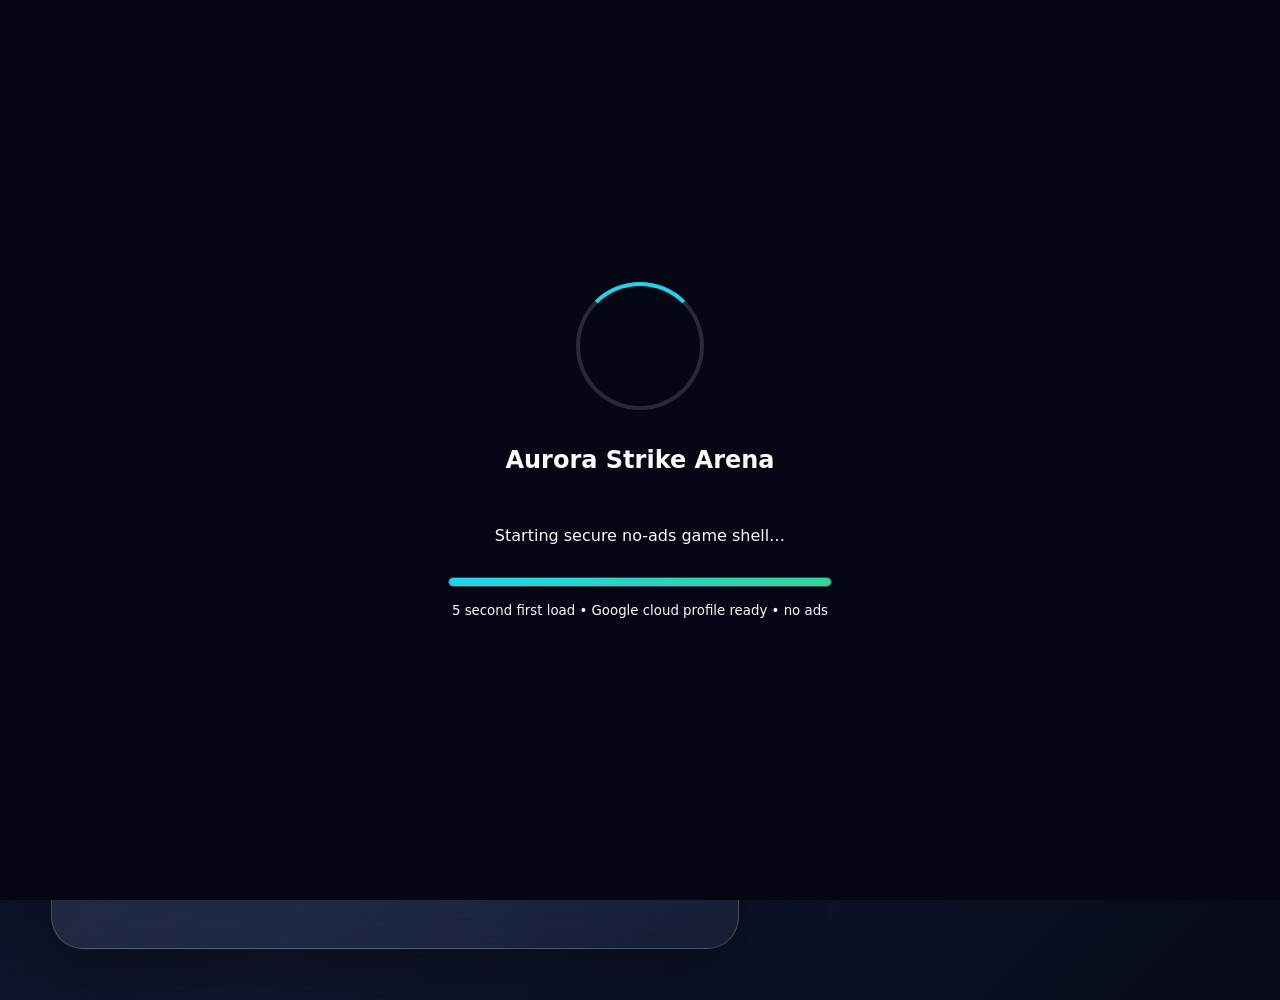
==== app/src/main/assets/www/index.html @ 038a89bb "Add gated login flow and five second loading" ====
<!doctype html>
<html lang="en">
  <head>
    <meta charset="utf-8" />
    <meta name="viewport" content="width=device-width, initial-scale=1, viewport-fit=cover" />
    <title>Aurora Strike Arena</title>
    <meta name="description" content="A fictional no-blood 18+ tactical arena shooter prototype with glass mobile controls, login mock, armory, matchmaking, and APK build workflow." />
    <link rel="icon" href="assets/logo.svg" type="image/svg+xml" />
    <link rel="stylesheet" href="styles.css" />
  </head>
  <body>
    <div class="stars" aria-hidden="true"></div>
    <section class="loading-screen boot-screen" id="boot-screen">
      <div class="loader-orb"></div>
      <h2>Aurora Strike Arena</h2>
      <p>Starting secure no-ads game shell…</p>
      <div class="boot-bar" aria-hidden="true"><span></span></div>
      <small>5 second first load • Google cloud profile ready • no ads</small>
    </section>

    <main class="shell" id="start-screen" hidden>
      <section class="hero-card glass">
        <p class="eyebrow">Login / signup • no ads • no-blood 18+ arena</p>
        <h1>Aurora Strike Arena</h1>
        <p class="lede">Sign in or sign up with the Google cloud profile flow, then drop into a neon island, collect energy ammo from crates, duel in LAN rooms, and test stylized 3D-inspired weapons. This original prototype has no ads and no blood effects.</p>
        <div class="auth-panel" id="auth-panel">
          <button class="google-button" id="google-login" type="button">G Login / Sign up with Google</button>
          <div class="name-row" id="name-row" hidden>
            <input id="player-name" maxlength="18" placeholder="Create permanent name" autocomplete="nickname" />
            <button id="save-name" type="button">Enter</button>
          </div>
          <small id="profile-status">Create your permanent name once. Wins, guns, and match history save locally now and are ready for Google cloud sync integration.</small>
          <strong class="no-ads-badge">No ads in this app</strong>
        </div>
        <div class="play-row">
          <button class="primary" id="play-button" type="button" disabled>▶ Play</button>
          <button class="secondary" id="arena-button" type="button">LAN PvP Arena</button>
        </div>
      </section>

      <aside class="glass menu-card" aria-label="Game browser">
        <label for="game-search">Search game modes, guns, maps</label>
        <div class="search-wrap"><input id="game-search" type="search" placeholder="Search rifle, arena, crates…" /><button id="search-button" type="button">Search</button></div>
        <div class="mode-list" id="mode-list"></div>
      </aside>
    </main>

    <section class="loading-screen" id="loading-screen" hidden>
      <div class="loader-orb"></div>
      <h2>Loading Neon Expanse</h2>
      <p id="loading-tip">Building map, crates, squads, and safe no-blood hit effects…</p>
    </section>

    <section class="game-screen" id="game-screen" hidden>
      <canvas id="arena-canvas" width="1280" height="720" aria-label="3D style arena viewport"></canvas>
      <div class="hud top-left glass"><strong id="hud-name">Rookie</strong><small id="room-code">Solo training</small></div>
      <div class="hud top-right glass"><button id="infinite-ammo" class="glass-button" type="button">∞ Ammo</button><button id="exit-game" class="glass-button" type="button">Exit</button></div>
      <div class="hud armory glass"><h2>Armory</h2><div id="gun-list"></div></div>
      <div class="hud stats glass"><span id="health">HP 100</span><span id="ammo">Ammo 30/90</span><span id="wins">Wins 0</span></div>
      <div class="joystick glass"><span></span><small>Move</small></div>
      <div class="look-zone">Swipe to look around</div>
      <div class="combat-controls">
        <button id="scope-button" class="round glass-button" type="button">Scope</button>
        <button id="reload-button" class="round glass-button" type="button">Reload</button>
        <button id="fire-button" class="round fire glass-button" type="button">Fire</button>
      </div>
      <div class="hit-feed glass" id="hit-feed">Find crates for guns and energy ammo.</div>
    </section>

    <template id="mode-template"><button class="mode-card" type="button"><strong></strong><small></small></button></template>
    <template id="gun-template"><button class="gun-card" type="button"><span class="gun-model"></span><strong></strong><small></small></button></template>
    <script src="app.js" defer></script>
  </body>
</html>
---- app/src/main/assets/www/styles.css ----
:root{color-scheme:dark;--bg:#050814;--panel:rgba(12,18,38,.58);--line:rgba(255,255,255,.18);--text:#f8fafc;--muted:#a8b3cf;--accent:#22d3ee;--hot:#fb7185;--good:#34d399;font-family:Inter,ui-sans-serif,system-ui,-apple-system,BlinkMacSystemFont,"Segoe UI",sans-serif}*{box-sizing:border-box}body{margin:0;min-height:100vh;overflow-x:hidden;background:radial-gradient(circle at 18% 8%,rgba(34,211,238,.32),transparent 28rem),radial-gradient(circle at 84% 18%,rgba(251,113,133,.24),transparent 24rem),linear-gradient(135deg,#050814,#10172f 54%,#070b18);color:var(--text)}button,input{font:inherit}button{cursor:pointer}.stars{position:fixed;inset:0;pointer-events:none;background-image:radial-gradient(circle,rgba(255,255,255,.5) 1px,transparent 1px);background-size:46px 46px;mask-image:linear-gradient(#000,transparent 88%)}.shell{display:grid;grid-template-columns:minmax(0,1.2fr) minmax(20rem,.8fr);gap:clamp(1rem,3vw,2rem);min-height:100vh;padding:clamp(1rem,4vw,4rem)}.glass{border:1px solid var(--line);background:linear-gradient(145deg,rgba(255,255,255,.16),rgba(255,255,255,.05));box-shadow:0 24px 80px rgba(0,0,0,.36),inset 0 1px 0 rgba(255,255,255,.24);backdrop-filter:blur(18px) saturate(145%);-webkit-backdrop-filter:blur(18px) saturate(145%)}.hero-card,.menu-card{align-self:center;border-radius:2rem;padding:clamp(1.25rem,4vw,3rem)}.eyebrow{margin:0 0 .5rem;color:var(--accent);font-weight:900;letter-spacing:.14em;text-transform:uppercase}.hero-card h1{max-width:9ch;margin:.1rem 0 1rem;font-size:clamp(4rem,11vw,9rem);line-height:.82;text-transform:uppercase}.lede{max-width:62rem;color:var(--muted);font-size:1.08rem;line-height:1.65}.auth-panel,.play-row{display:flex;flex-wrap:wrap;gap:.75rem;align-items:center;margin-top:1rem}.google-button,.primary,.secondary,.search-wrap button,.name-row button{border:0;border-radius:999px;padding:1rem 1.25rem;color:#03111d;font-weight:950;background:linear-gradient(135deg,#fff,#93c5fd)}.primary:disabled{opacity:.48;cursor:not-allowed;filter:grayscale(.5)}.primary{min-width:10rem;background:linear-gradient(135deg,var(--hot),#facc15);font-size:1.2rem}.secondary{color:var(--text);background:rgba(255,255,255,.1);border:1px solid var(--line)}input{min-height:3.2rem;border:1px solid var(--line);border-radius:1rem;padding:0 1rem;color:var(--text);background:rgba(2,6,23,.56);outline:none}input:focus{border-color:var(--accent);box-shadow:0 0 0 4px rgba(34,211,238,.14)}#profile-status,.mode-card small,.gun-card small{color:var(--muted)}.menu-card label{display:block;margin-bottom:.55rem;font-weight:900}.search-wrap{display:grid;grid-template-columns:1fr auto;gap:.5rem}.mode-list{display:grid;gap:.75rem;margin-top:1rem}.mode-card,.gun-card{width:100%;border:1px solid var(--line);border-radius:1rem;padding:1rem;color:var(--text);text-align:left;background:rgba(255,255,255,.07)}.mode-card:hover,.gun-card.is-active{border-color:var(--accent);background:rgba(34,211,238,.13)}.no-ads-badge{display:inline-flex;align-items:center;border:1px solid rgba(52,211,153,.45);border-radius:999px;padding:.55rem .8rem;color:#bbf7d0;background:rgba(52,211,153,.12)}.loading-screen{position:fixed;inset:0;display:grid;place-items:center;align-content:center;gap:1rem;text-align:center;background:#050814;z-index:10}.loader-orb{width:8rem;height:8rem;border-radius:50%;border:4px solid rgba(255,255,255,.14);border-top-color:var(--accent);animation:spin 1s linear infinite}.boot-screen{z-index:20}.boot-bar{width:min(24rem,70vw);height:.65rem;overflow:hidden;border:1px solid var(--line);border-radius:999px;background:rgba(255,255,255,.08)}.boot-bar span{display:block;height:100%;border-radius:inherit;background:linear-gradient(90deg,var(--accent),var(--good));animation:bootFill 5s linear forwards}@keyframes bootFill{from{width:0}to{width:100%}}@keyframes spin{to{transform:rotate(360deg)}}.game-screen{position:fixed;inset:0;overflow:hidden;background:#020617}.game-screen canvas{width:100%;height:100%;display:block;touch-action:none}.hud{position:absolute;z-index:2;border-radius:1.2rem;padding:.8rem}.top-left{left:1rem;top:1rem;display:grid}.top-right{right:1rem;top:1rem;display:flex;gap:.5rem}.glass-button{border:1px solid rgba(255,255,255,.34);color:#fff;background:radial-gradient(circle at 30% 20%,rgba(255,255,255,.35),transparent 35%),rgba(255,255,255,.12);box-shadow:0 12px 32px rgba(0,0,0,.32),inset 0 1px rgba(255,255,255,.35);backdrop-filter:blur(14px);-webkit-backdrop-filter:blur(14px)}.armory{left:1rem;top:6.2rem;width:min(24rem,42vw);max-height:55vh;overflow:auto}.armory h2{margin:.1rem 0 .7rem}.gun-card{display:grid;grid-template-columns:5rem 1fr;gap:.75rem;align-items:center;margin-bottom:.55rem}.gun-model{position:relative;height:2.2rem;border-radius:.4rem;background:linear-gradient(90deg,#111827 12%,var(--gun-color,#22d3ee) 12% 70%,#0f172a 70%)}.gun-model:before{content:"";position:absolute;right:-1.5rem;top:.7rem;width:2rem;height:.55rem;background:#94a3b8;border-radius:999px}.gun-model:after{content:"";position:absolute;left:2rem;bottom:-1.1rem;width:1rem;height:1.25rem;background:#020617;border-radius:.2rem}.stats{left:50%;bottom:1rem;transform:translateX(-50%);display:flex;gap:1rem;font-weight:900}.joystick{position:absolute;left:1.2rem;bottom:1.5rem;width:8.5rem;height:8.5rem;border-radius:50%;display:grid;place-items:center;z-index:3}.joystick span{width:3.6rem;height:3.6rem;border-radius:50%;background:rgba(255,255,255,.24);border:1px solid var(--line)}.joystick small{position:absolute;bottom:.9rem;color:var(--muted)}.look-zone{position:absolute;inset:16% 24% 20% 38%;display:grid;place-items:center;color:rgba(255,255,255,.38);border:1px dashed rgba(255,255,255,.18);border-radius:2rem;pointer-events:none}.combat-controls{position:absolute;right:1.2rem;bottom:1.5rem;display:grid;grid-template-columns:repeat(2,4.8rem);gap:.85rem;z-index:3}.round{width:4.8rem;height:4.8rem;border-radius:50%;font-weight:950}.fire{grid-row:span 2;width:6.2rem;height:6.2rem;background:radial-gradient(circle at 30% 20%,rgba(255,255,255,.38),transparent 35%),linear-gradient(135deg,var(--hot),#f97316)}.hit-feed{position:absolute;left:50%;top:1rem;transform:translateX(-50%);max-width:min(34rem,48vw);text-align:center}.name-row{display:flex;gap:.5rem}@media (max-width:800px){.shell{grid-template-columns:1fr}.hero-card h1{font-size:clamp(3.4rem,18vw,6rem)}.armory{display:none}.hit-feed{top:5rem;max-width:72vw}.stats{bottom:10.5rem}.look-zone{inset:22% 5% 32% 5%}.search-wrap{grid-template-columns:1fr}.combat-controls{grid-template-columns:repeat(2,4.2rem)}.round{width:4.2rem;height:4.2rem}.fire{width:5.4rem;height:5.4rem}}
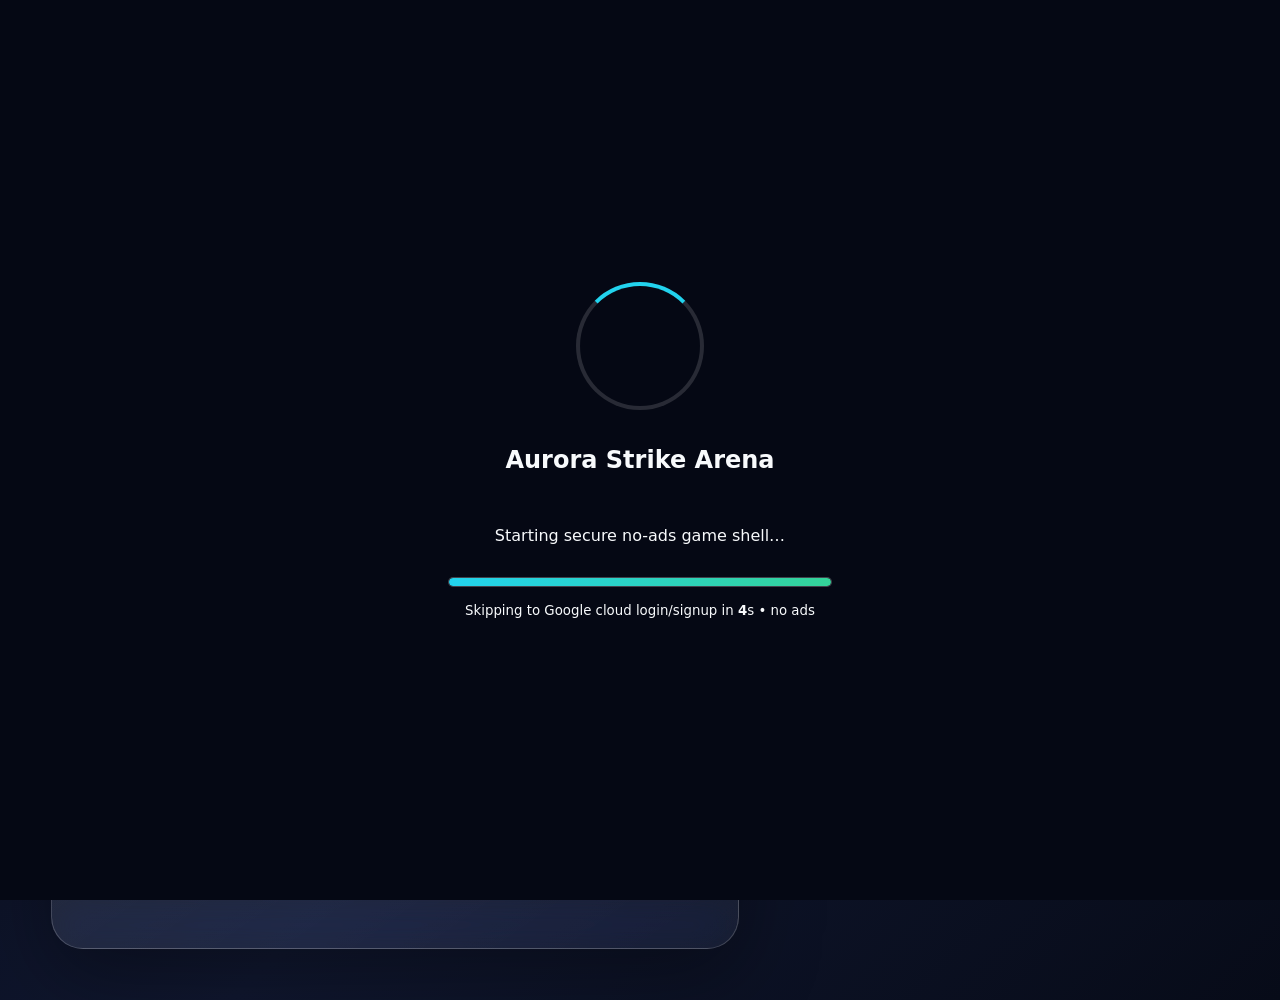
==== commit ca3faab5: "Show login exactly after boot countdown" ====
--- a/app/src/main/assets/www/index.html
+++ b/app/src/main/assets/www/index.html
@@ -15,7 +15,7 @@
       <h2>Aurora Strike Arena</h2>
       <p>Starting secure no-ads game shell…</p>
       <div class="boot-bar" aria-hidden="true"><span></span></div>
-      <small>5 second first load • Google cloud profile ready • no ads</small>
+      <small>Skipping to Google cloud login/signup in <strong id="boot-countdown">5</strong>s • no ads</small>
     </section>
 
     <main class="shell" id="start-screen" hidden>
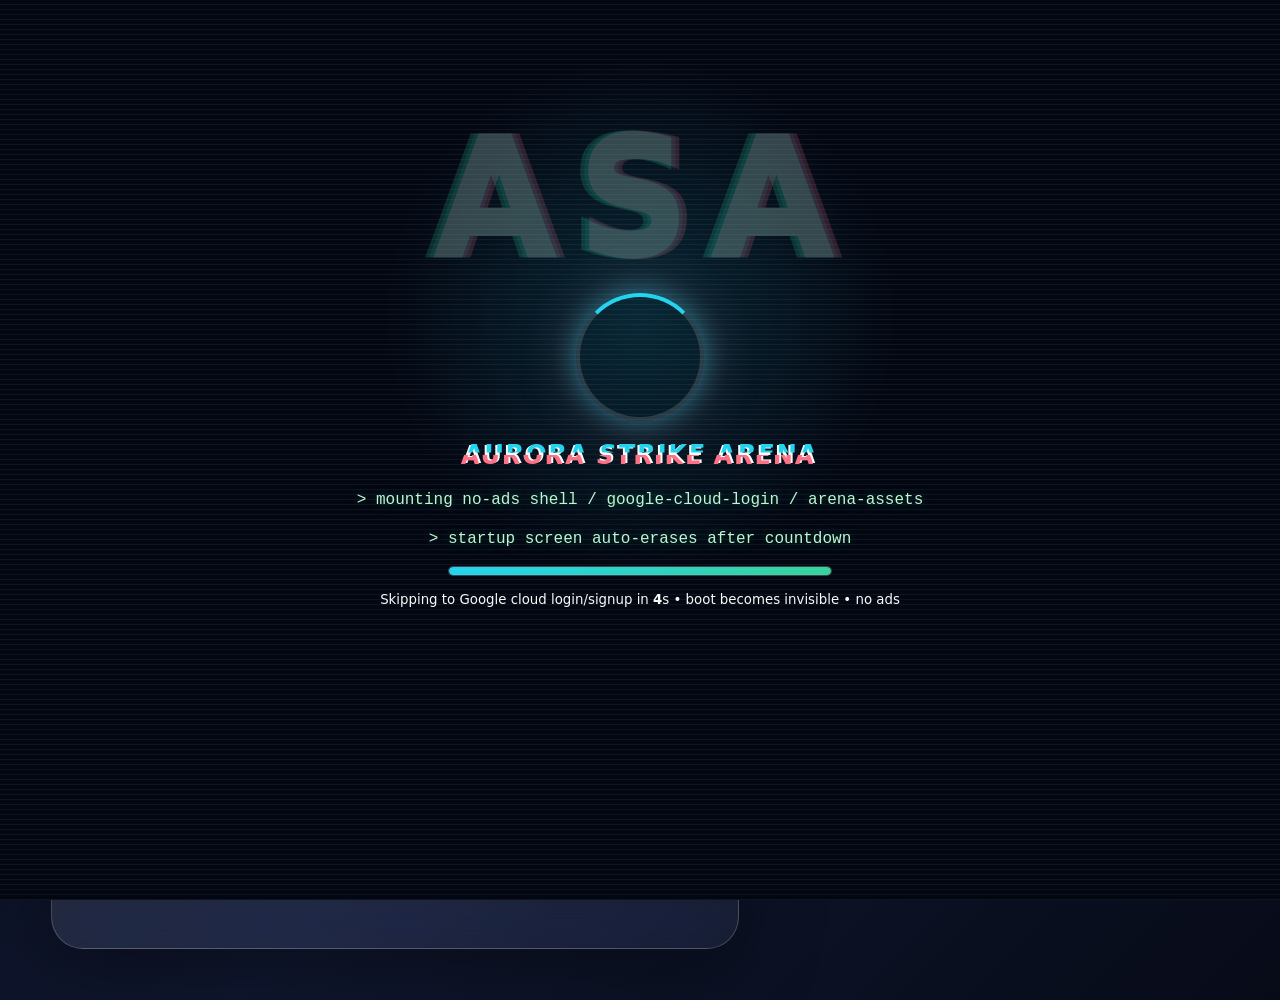
==== commit d4b211a6: "Add glitchy boot transition" ====
--- a/app/src/main/assets/www/index.html
+++ b/app/src/main/assets/www/index.html
@@ -10,12 +10,15 @@
   </head>
   <body>
     <div class="stars" aria-hidden="true"></div>
-    <section class="loading-screen boot-screen" id="boot-screen">
-      <div class="loader-orb"></div>
-      <h2>Aurora Strike Arena</h2>
-      <p>Starting secure no-ads game shell…</p>
-      <div class="boot-bar" aria-hidden="true"><span></span></div>
-      <small>Skipping to Google cloud login/signup in <strong id="boot-countdown">5</strong>s • no ads</small>
+    <section class="loading-screen boot-screen glitch-boot" id="boot-screen" aria-live="polite">
+      <div class="scanlines" aria-hidden="true"></div>
+      <div class="glitch-mark" aria-hidden="true">ASA</div>
+      <div class="loader-orb glitch-orb"></div>
+      <h2 class="glitch-title" data-text="Aurora Strike Arena">Aurora Strike Arena</h2>
+      <p class="terminal-line">&gt; mounting no-ads shell / google-cloud-login / arena-assets</p>
+      <p class="terminal-line">&gt; startup screen auto-erases after countdown</p>
+      <div class="boot-bar glitch-bar" aria-hidden="true"><span></span></div>
+      <small>Skipping to Google cloud login/signup in <strong id="boot-countdown">5</strong>s • boot becomes invisible • no ads</small>
     </section>
 
     <main class="shell" id="start-screen" hidden>
--- a/app/src/main/assets/www/styles.css
+++ b/app/src/main/assets/www/styles.css
@@ -1 +1,2 @@
 :root{color-scheme:dark;--bg:#050814;--panel:rgba(12,18,38,.58);--line:rgba(255,255,255,.18);--text:#f8fafc;--muted:#a8b3cf;--accent:#22d3ee;--hot:#fb7185;--good:#34d399;font-family:Inter,ui-sans-serif,system-ui,-apple-system,BlinkMacSystemFont,"Segoe UI",sans-serif}*{box-sizing:border-box}body{margin:0;min-height:100vh;overflow-x:hidden;background:radial-gradient(circle at 18% 8%,rgba(34,211,238,.32),transparent 28rem),radial-gradient(circle at 84% 18%,rgba(251,113,133,.24),transparent 24rem),linear-gradient(135deg,#050814,#10172f 54%,#070b18);color:var(--text)}button,input{font:inherit}button{cursor:pointer}.stars{position:fixed;inset:0;pointer-events:none;background-image:radial-gradient(circle,rgba(255,255,255,.5) 1px,transparent 1px);background-size:46px 46px;mask-image:linear-gradient(#000,transparent 88%)}.shell{display:grid;grid-template-columns:minmax(0,1.2fr) minmax(20rem,.8fr);gap:clamp(1rem,3vw,2rem);min-height:100vh;padding:clamp(1rem,4vw,4rem)}.glass{border:1px solid var(--line);background:linear-gradient(145deg,rgba(255,255,255,.16),rgba(255,255,255,.05));box-shadow:0 24px 80px rgba(0,0,0,.36),inset 0 1px 0 rgba(255,255,255,.24);backdrop-filter:blur(18px) saturate(145%);-webkit-backdrop-filter:blur(18px) saturate(145%)}.hero-card,.menu-card{align-self:center;border-radius:2rem;padding:clamp(1.25rem,4vw,3rem)}.eyebrow{margin:0 0 .5rem;color:var(--accent);font-weight:900;letter-spacing:.14em;text-transform:uppercase}.hero-card h1{max-width:9ch;margin:.1rem 0 1rem;font-size:clamp(4rem,11vw,9rem);line-height:.82;text-transform:uppercase}.lede{max-width:62rem;color:var(--muted);font-size:1.08rem;line-height:1.65}.auth-panel,.play-row{display:flex;flex-wrap:wrap;gap:.75rem;align-items:center;margin-top:1rem}.google-button,.primary,.secondary,.search-wrap button,.name-row button{border:0;border-radius:999px;padding:1rem 1.25rem;color:#03111d;font-weight:950;background:linear-gradient(135deg,#fff,#93c5fd)}.primary:disabled{opacity:.48;cursor:not-allowed;filter:grayscale(.5)}.primary{min-width:10rem;background:linear-gradient(135deg,var(--hot),#facc15);font-size:1.2rem}.secondary{color:var(--text);background:rgba(255,255,255,.1);border:1px solid var(--line)}input{min-height:3.2rem;border:1px solid var(--line);border-radius:1rem;padding:0 1rem;color:var(--text);background:rgba(2,6,23,.56);outline:none}input:focus{border-color:var(--accent);box-shadow:0 0 0 4px rgba(34,211,238,.14)}#profile-status,.mode-card small,.gun-card small{color:var(--muted)}.menu-card label{display:block;margin-bottom:.55rem;font-weight:900}.search-wrap{display:grid;grid-template-columns:1fr auto;gap:.5rem}.mode-list{display:grid;gap:.75rem;margin-top:1rem}.mode-card,.gun-card{width:100%;border:1px solid var(--line);border-radius:1rem;padding:1rem;color:var(--text);text-align:left;background:rgba(255,255,255,.07)}.mode-card:hover,.gun-card.is-active{border-color:var(--accent);background:rgba(34,211,238,.13)}.no-ads-badge{display:inline-flex;align-items:center;border:1px solid rgba(52,211,153,.45);border-radius:999px;padding:.55rem .8rem;color:#bbf7d0;background:rgba(52,211,153,.12)}.loading-screen{position:fixed;inset:0;display:grid;place-items:center;align-content:center;gap:1rem;text-align:center;background:#050814;z-index:10}.loader-orb{width:8rem;height:8rem;border-radius:50%;border:4px solid rgba(255,255,255,.14);border-top-color:var(--accent);animation:spin 1s linear infinite}.boot-screen{z-index:20}.boot-bar{width:min(24rem,70vw);height:.65rem;overflow:hidden;border:1px solid var(--line);border-radius:999px;background:rgba(255,255,255,.08)}.boot-bar span{display:block;height:100%;border-radius:inherit;background:linear-gradient(90deg,var(--accent),var(--good));animation:bootFill 5s linear forwards}@keyframes bootFill{from{width:0}to{width:100%}}@keyframes spin{to{transform:rotate(360deg)}}.game-screen{position:fixed;inset:0;overflow:hidden;background:#020617}.game-screen canvas{width:100%;height:100%;display:block;touch-action:none}.hud{position:absolute;z-index:2;border-radius:1.2rem;padding:.8rem}.top-left{left:1rem;top:1rem;display:grid}.top-right{right:1rem;top:1rem;display:flex;gap:.5rem}.glass-button{border:1px solid rgba(255,255,255,.34);color:#fff;background:radial-gradient(circle at 30% 20%,rgba(255,255,255,.35),transparent 35%),rgba(255,255,255,.12);box-shadow:0 12px 32px rgba(0,0,0,.32),inset 0 1px rgba(255,255,255,.35);backdrop-filter:blur(14px);-webkit-backdrop-filter:blur(14px)}.armory{left:1rem;top:6.2rem;width:min(24rem,42vw);max-height:55vh;overflow:auto}.armory h2{margin:.1rem 0 .7rem}.gun-card{display:grid;grid-template-columns:5rem 1fr;gap:.75rem;align-items:center;margin-bottom:.55rem}.gun-model{position:relative;height:2.2rem;border-radius:.4rem;background:linear-gradient(90deg,#111827 12%,var(--gun-color,#22d3ee) 12% 70%,#0f172a 70%)}.gun-model:before{content:"";position:absolute;right:-1.5rem;top:.7rem;width:2rem;height:.55rem;background:#94a3b8;border-radius:999px}.gun-model:after{content:"";position:absolute;left:2rem;bottom:-1.1rem;width:1rem;height:1.25rem;background:#020617;border-radius:.2rem}.stats{left:50%;bottom:1rem;transform:translateX(-50%);display:flex;gap:1rem;font-weight:900}.joystick{position:absolute;left:1.2rem;bottom:1.5rem;width:8.5rem;height:8.5rem;border-radius:50%;display:grid;place-items:center;z-index:3}.joystick span{width:3.6rem;height:3.6rem;border-radius:50%;background:rgba(255,255,255,.24);border:1px solid var(--line)}.joystick small{position:absolute;bottom:.9rem;color:var(--muted)}.look-zone{position:absolute;inset:16% 24% 20% 38%;display:grid;place-items:center;color:rgba(255,255,255,.38);border:1px dashed rgba(255,255,255,.18);border-radius:2rem;pointer-events:none}.combat-controls{position:absolute;right:1.2rem;bottom:1.5rem;display:grid;grid-template-columns:repeat(2,4.8rem);gap:.85rem;z-index:3}.round{width:4.8rem;height:4.8rem;border-radius:50%;font-weight:950}.fire{grid-row:span 2;width:6.2rem;height:6.2rem;background:radial-gradient(circle at 30% 20%,rgba(255,255,255,.38),transparent 35%),linear-gradient(135deg,var(--hot),#f97316)}.hit-feed{position:absolute;left:50%;top:1rem;transform:translateX(-50%);max-width:min(34rem,48vw);text-align:center}.name-row{display:flex;gap:.5rem}@media (max-width:800px){.shell{grid-template-columns:1fr}.hero-card h1{font-size:clamp(3.4rem,18vw,6rem)}.armory{display:none}.hit-feed{top:5rem;max-width:72vw}.stats{bottom:10.5rem}.look-zone{inset:22% 5% 32% 5%}.search-wrap{grid-template-columns:1fr}.combat-controls{grid-template-columns:repeat(2,4.2rem)}.round{width:4.2rem;height:4.2rem}.fire{width:5.4rem;height:5.4rem}}
+.glitch-boot{overflow:hidden;background:radial-gradient(circle at 50% 35%,rgba(34,211,238,.16),transparent 16rem),#030712;transition:opacity .3s ease,visibility .3s ease}.glitch-boot.is-invisible{opacity:0;visibility:hidden;pointer-events:none}.scanlines{position:absolute;inset:0;opacity:.28;background:repeating-linear-gradient(0deg,rgba(255,255,255,.18) 0 1px,transparent 1px 5px);mix-blend-mode:screen;animation:scanDrift 1.4s linear infinite}.glitch-mark{position:absolute;top:12%;left:50%;transform:translateX(-50%);font-size:clamp(4rem,14vw,10rem);font-weight:1000;letter-spacing:.12em;color:rgba(34,211,238,.08);text-shadow:4px 0 rgba(251,113,133,.18),-4px 0 rgba(52,211,153,.18)}.glitch-title{position:relative;margin:.25rem 0;text-transform:uppercase;letter-spacing:.08em;animation:glitchSkew 1.8s infinite steps(2,end)}.glitch-title:before,.glitch-title:after{content:attr(data-text);position:absolute;inset:0;pointer-events:none}.glitch-title:before{color:#22d3ee;transform:translate(2px,-1px);clip-path:inset(0 0 54% 0);animation:glitchSlice 1.15s infinite linear alternate-reverse}.glitch-title:after{color:#fb7185;transform:translate(-2px,1px);clip-path:inset(48% 0 0 0);animation:glitchSlice 1.35s infinite linear alternate}.terminal-line{margin:.15rem 0;color:#bbf7d0;font-family:ui-monospace,SFMono-Regular,Menlo,monospace;text-shadow:0 0 12px rgba(52,211,153,.35)}.glitch-orb{box-shadow:0 0 28px rgba(34,211,238,.45),0 0 60px rgba(251,113,133,.25)}.glitch-bar span{box-shadow:0 0 22px rgba(34,211,238,.7);animation:bootFill 5s linear forwards,barFlicker .42s infinite steps(2,end)}@keyframes scanDrift{to{transform:translateY(10px)}}@keyframes glitchSkew{0%,100%{transform:skew(0)}20%{transform:skew(2deg)}21%{transform:skew(-3deg)}22%{transform:skew(0)}}@keyframes glitchSlice{0%{clip-path:inset(12% 0 70% 0)}25%{clip-path:inset(68% 0 12% 0)}50%{clip-path:inset(35% 0 42% 0)}75%{clip-path:inset(8% 0 80% 0)}100%{clip-path:inset(54% 0 20% 0)}}@keyframes barFlicker{50%{filter:hue-rotate(65deg) brightness(1.6)}}
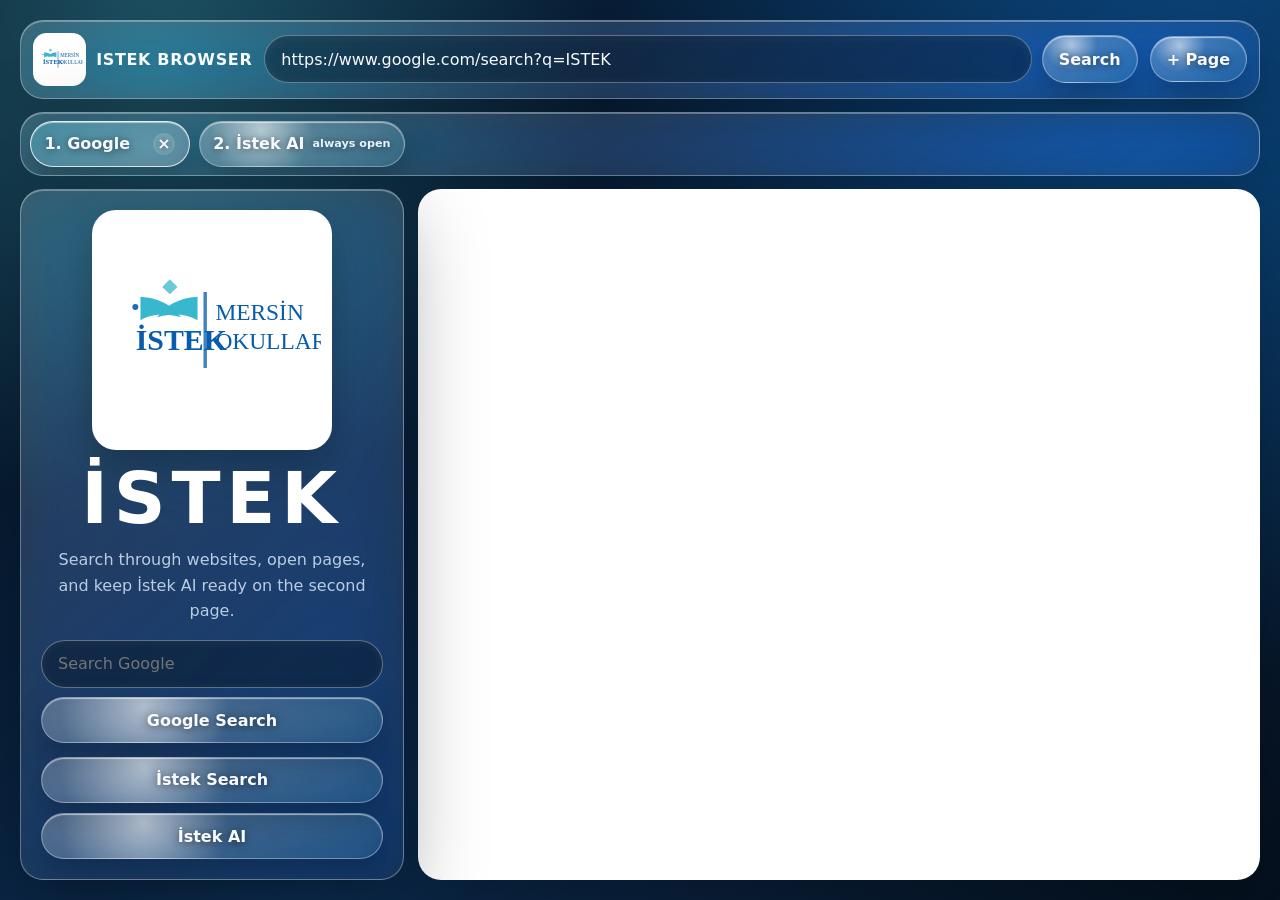
==== commit 78dfa831: "Build ISTEK browser app" ====
--- a/app/src/main/assets/www/index.html
+++ b/app/src/main/assets/www/index.html
@@ -2,76 +2,43 @@
 <html lang="en">
   <head>
     <meta charset="utf-8" />
-    <meta name="viewport" content="width=device-width, initial-scale=1, viewport-fit=cover" />
-    <title>Aurora Strike Arena</title>
-    <meta name="description" content="A fictional no-blood 18+ tactical arena shooter prototype with glass mobile controls, login mock, armory, matchmaking, and APK build workflow." />
+    <meta name="viewport" content="width=device-width, initial-scale=1" />
+    <title>ISTEK BROWSER</title>
+    <meta name="description" content="ISTEK BROWSER is a glass-style multi-page web browser with Google search, website search, and an always-open ISTEK AI page." />
     <link rel="icon" href="assets/logo.svg" type="image/svg+xml" />
     <link rel="stylesheet" href="styles.css" />
   </head>
   <body>
-    <div class="stars" aria-hidden="true"></div>
-    <section class="loading-screen boot-screen glitch-boot" id="boot-screen" aria-live="polite">
-      <div class="scanlines" aria-hidden="true"></div>
-      <div class="glitch-mark" aria-hidden="true">ASA</div>
-      <div class="loader-orb glitch-orb"></div>
-      <h2 class="glitch-title" data-text="Aurora Strike Arena">Aurora Strike Arena</h2>
-      <p class="terminal-line">&gt; mounting no-ads shell / google-cloud-login / arena-assets</p>
-      <p class="terminal-line">&gt; startup screen auto-erases after countdown</p>
-      <div class="boot-bar glitch-bar" aria-hidden="true"><span></span></div>
-      <small>Skipping to Google cloud login/signup in <strong id="boot-countdown">5</strong>s • boot becomes invisible • no ads</small>
-    </section>
-
-    <main class="shell" id="start-screen" hidden>
-      <section class="hero-card glass">
-        <p class="eyebrow">Login / signup • no ads • no-blood 18+ arena</p>
-        <h1>Aurora Strike Arena</h1>
-        <p class="lede">Sign in or sign up with the Google cloud profile flow, then drop into a neon island, collect energy ammo from crates, duel in LAN rooms, and test stylized 3D-inspired weapons. This original prototype has no ads and no blood effects.</p>
-        <div class="auth-panel" id="auth-panel">
-          <button class="google-button" id="google-login" type="button">G Login / Sign up with Google</button>
-          <div class="name-row" id="name-row" hidden>
-            <input id="player-name" maxlength="18" placeholder="Create permanent name" autocomplete="nickname" />
-            <button id="save-name" type="button">Enter</button>
-          </div>
-          <small id="profile-status">Create your permanent name once. Wins, guns, and match history save locally now and are ready for Google cloud sync integration.</small>
-          <strong class="no-ads-badge">No ads in this app</strong>
-        </div>
-        <div class="play-row">
-          <button class="primary" id="play-button" type="button" disabled>▶ Play</button>
-          <button class="secondary" id="arena-button" type="button">LAN PvP Arena</button>
-        </div>
+    <main class="browser-shell">
+      <section class="topbar" aria-label="Browser controls">
+        <div class="brand"><img src="assets/logo.svg" alt="Mersin İstek Okulları logo" /><strong>ISTEK BROWSER</strong></div>
+        <form id="address-form" class="address-form">
+          <label class="sr-only" for="address-input">Search Google or enter website address</label>
+          <input id="address-input" type="search" placeholder="Search Google or type a website address" autocomplete="off" />
+          <button class="glass-button" type="submit">Search</button>
+        </form>
+        <button id="new-tab-button" class="glass-button" type="button">+ Page</button>
       </section>
 
-      <aside class="glass menu-card" aria-label="Game browser">
-        <label for="game-search">Search game modes, guns, maps</label>
-        <div class="search-wrap"><input id="game-search" type="search" placeholder="Search rifle, arena, crates…" /><button id="search-button" type="button">Search</button></div>
-        <div class="mode-list" id="mode-list"></div>
-      </aside>
+      <nav id="tab-strip" class="tab-strip" aria-label="Open pages"></nav>
+
+      <section class="browser-stage">
+        <aside class="start-panel">
+          <img class="start-logo" src="assets/logo.svg" alt="" />
+          <h1>İSTEK</h1>
+          <p>Search through websites, open pages, and keep İstek AI ready on the second page.</p>
+          <form id="hero-search-form" class="hero-search">
+            <input id="hero-search-input" type="search" placeholder="Search Google" />
+            <button class="glass-button" type="submit">Google Search</button>
+          </form>
+          <div class="quick-actions">
+            <button class="glass-button" type="button" data-quick="https://www.google.com/search?q=İstek+Okulları">İstek Search</button>
+            <button class="glass-button" type="button" data-quick="https://geniusvideogamer2.github.io/pados/">İstek AI</button>
+          </div>
+        </aside>
+        <iframe id="browser-frame" title="Current web page" sandbox="allow-forms allow-modals allow-popups allow-popups-to-escape-sandbox allow-same-origin allow-scripts allow-top-navigation-by-user-activation"></iframe>
+      </section>
     </main>
-
-    <section class="loading-screen" id="loading-screen" hidden>
-      <div class="loader-orb"></div>
-      <h2>Loading Neon Expanse</h2>
-      <p id="loading-tip">Building map, crates, squads, and safe no-blood hit effects…</p>
-    </section>
-
-    <section class="game-screen" id="game-screen" hidden>
-      <canvas id="arena-canvas" width="1280" height="720" aria-label="3D style arena viewport"></canvas>
-      <div class="hud top-left glass"><strong id="hud-name">Rookie</strong><small id="room-code">Solo training</small></div>
-      <div class="hud top-right glass"><button id="infinite-ammo" class="glass-button" type="button">∞ Ammo</button><button id="exit-game" class="glass-button" type="button">Exit</button></div>
-      <div class="hud armory glass"><h2>Armory</h2><div id="gun-list"></div></div>
-      <div class="hud stats glass"><span id="health">HP 100</span><span id="ammo">Ammo 30/90</span><span id="wins">Wins 0</span></div>
-      <div class="joystick glass"><span></span><small>Move</small></div>
-      <div class="look-zone">Swipe to look around</div>
-      <div class="combat-controls">
-        <button id="scope-button" class="round glass-button" type="button">Scope</button>
-        <button id="reload-button" class="round glass-button" type="button">Reload</button>
-        <button id="fire-button" class="round fire glass-button" type="button">Fire</button>
-      </div>
-      <div class="hit-feed glass" id="hit-feed">Find crates for guns and energy ammo.</div>
-    </section>
-
-    <template id="mode-template"><button class="mode-card" type="button"><strong></strong><small></small></button></template>
-    <template id="gun-template"><button class="gun-card" type="button"><span class="gun-model"></span><strong></strong><small></small></button></template>
     <script src="app.js" defer></script>
   </body>
 </html>
--- a/app/src/main/assets/www/styles.css
+++ b/app/src/main/assets/www/styles.css
@@ -1,2 +1 @@
-:root{color-scheme:dark;--bg:#050814;--panel:rgba(12,18,38,.58);--line:rgba(255,255,255,.18);--text:#f8fafc;--muted:#a8b3cf;--accent:#22d3ee;--hot:#fb7185;--good:#34d399;font-family:Inter,ui-sans-serif,system-ui,-apple-system,BlinkMacSystemFont,"Segoe UI",sans-serif}*{box-sizing:border-box}body{margin:0;min-height:100vh;overflow-x:hidden;background:radial-gradient(circle at 18% 8%,rgba(34,211,238,.32),transparent 28rem),radial-gradient(circle at 84% 18%,rgba(251,113,133,.24),transparent 24rem),linear-gradient(135deg,#050814,#10172f 54%,#070b18);color:var(--text)}button,input{font:inherit}button{cursor:pointer}.stars{position:fixed;inset:0;pointer-events:none;background-image:radial-gradient(circle,rgba(255,255,255,.5) 1px,transparent 1px);background-size:46px 46px;mask-image:linear-gradient(#000,transparent 88%)}.shell{display:grid;grid-template-columns:minmax(0,1.2fr) minmax(20rem,.8fr);gap:clamp(1rem,3vw,2rem);min-height:100vh;padding:clamp(1rem,4vw,4rem)}.glass{border:1px solid var(--line);background:linear-gradient(145deg,rgba(255,255,255,.16),rgba(255,255,255,.05));box-shadow:0 24px 80px rgba(0,0,0,.36),inset 0 1px 0 rgba(255,255,255,.24);backdrop-filter:blur(18px) saturate(145%);-webkit-backdrop-filter:blur(18px) saturate(145%)}.hero-card,.menu-card{align-self:center;border-radius:2rem;padding:clamp(1.25rem,4vw,3rem)}.eyebrow{margin:0 0 .5rem;color:var(--accent);font-weight:900;letter-spacing:.14em;text-transform:uppercase}.hero-card h1{max-width:9ch;margin:.1rem 0 1rem;font-size:clamp(4rem,11vw,9rem);line-height:.82;text-transform:uppercase}.lede{max-width:62rem;color:var(--muted);font-size:1.08rem;line-height:1.65}.auth-panel,.play-row{display:flex;flex-wrap:wrap;gap:.75rem;align-items:center;margin-top:1rem}.google-button,.primary,.secondary,.search-wrap button,.name-row button{border:0;border-radius:999px;padding:1rem 1.25rem;color:#03111d;font-weight:950;background:linear-gradient(135deg,#fff,#93c5fd)}.primary:disabled{opacity:.48;cursor:not-allowed;filter:grayscale(.5)}.primary{min-width:10rem;background:linear-gradient(135deg,var(--hot),#facc15);font-size:1.2rem}.secondary{color:var(--text);background:rgba(255,255,255,.1);border:1px solid var(--line)}input{min-height:3.2rem;border:1px solid var(--line);border-radius:1rem;padding:0 1rem;color:var(--text);background:rgba(2,6,23,.56);outline:none}input:focus{border-color:var(--accent);box-shadow:0 0 0 4px rgba(34,211,238,.14)}#profile-status,.mode-card small,.gun-card small{color:var(--muted)}.menu-card label{display:block;margin-bottom:.55rem;font-weight:900}.search-wrap{display:grid;grid-template-columns:1fr auto;gap:.5rem}.mode-list{display:grid;gap:.75rem;margin-top:1rem}.mode-card,.gun-card{width:100%;border:1px solid var(--line);border-radius:1rem;padding:1rem;color:var(--text);text-align:left;background:rgba(255,255,255,.07)}.mode-card:hover,.gun-card.is-active{border-color:var(--accent);background:rgba(34,211,238,.13)}.no-ads-badge{display:inline-flex;align-items:center;border:1px solid rgba(52,211,153,.45);border-radius:999px;padding:.55rem .8rem;color:#bbf7d0;background:rgba(52,211,153,.12)}.loading-screen{position:fixed;inset:0;display:grid;place-items:center;align-content:center;gap:1rem;text-align:center;background:#050814;z-index:10}.loader-orb{width:8rem;height:8rem;border-radius:50%;border:4px solid rgba(255,255,255,.14);border-top-color:var(--accent);animation:spin 1s linear infinite}.boot-screen{z-index:20}.boot-bar{width:min(24rem,70vw);height:.65rem;overflow:hidden;border:1px solid var(--line);border-radius:999px;background:rgba(255,255,255,.08)}.boot-bar span{display:block;height:100%;border-radius:inherit;background:linear-gradient(90deg,var(--accent),var(--good));animation:bootFill 5s linear forwards}@keyframes bootFill{from{width:0}to{width:100%}}@keyframes spin{to{transform:rotate(360deg)}}.game-screen{position:fixed;inset:0;overflow:hidden;background:#020617}.game-screen canvas{width:100%;height:100%;display:block;touch-action:none}.hud{position:absolute;z-index:2;border-radius:1.2rem;padding:.8rem}.top-left{left:1rem;top:1rem;display:grid}.top-right{right:1rem;top:1rem;display:flex;gap:.5rem}.glass-button{border:1px solid rgba(255,255,255,.34);color:#fff;background:radial-gradient(circle at 30% 20%,rgba(255,255,255,.35),transparent 35%),rgba(255,255,255,.12);box-shadow:0 12px 32px rgba(0,0,0,.32),inset 0 1px rgba(255,255,255,.35);backdrop-filter:blur(14px);-webkit-backdrop-filter:blur(14px)}.armory{left:1rem;top:6.2rem;width:min(24rem,42vw);max-height:55vh;overflow:auto}.armory h2{margin:.1rem 0 .7rem}.gun-card{display:grid;grid-template-columns:5rem 1fr;gap:.75rem;align-items:center;margin-bottom:.55rem}.gun-model{position:relative;height:2.2rem;border-radius:.4rem;background:linear-gradient(90deg,#111827 12%,var(--gun-color,#22d3ee) 12% 70%,#0f172a 70%)}.gun-model:before{content:"";position:absolute;right:-1.5rem;top:.7rem;width:2rem;height:.55rem;background:#94a3b8;border-radius:999px}.gun-model:after{content:"";position:absolute;left:2rem;bottom:-1.1rem;width:1rem;height:1.25rem;background:#020617;border-radius:.2rem}.stats{left:50%;bottom:1rem;transform:translateX(-50%);display:flex;gap:1rem;font-weight:900}.joystick{position:absolute;left:1.2rem;bottom:1.5rem;width:8.5rem;height:8.5rem;border-radius:50%;display:grid;place-items:center;z-index:3}.joystick span{width:3.6rem;height:3.6rem;border-radius:50%;background:rgba(255,255,255,.24);border:1px solid var(--line)}.joystick small{position:absolute;bottom:.9rem;color:var(--muted)}.look-zone{position:absolute;inset:16% 24% 20% 38%;display:grid;place-items:center;color:rgba(255,255,255,.38);border:1px dashed rgba(255,255,255,.18);border-radius:2rem;pointer-events:none}.combat-controls{position:absolute;right:1.2rem;bottom:1.5rem;display:grid;grid-template-columns:repeat(2,4.8rem);gap:.85rem;z-index:3}.round{width:4.8rem;height:4.8rem;border-radius:50%;font-weight:950}.fire{grid-row:span 2;width:6.2rem;height:6.2rem;background:radial-gradient(circle at 30% 20%,rgba(255,255,255,.38),transparent 35%),linear-gradient(135deg,var(--hot),#f97316)}.hit-feed{position:absolute;left:50%;top:1rem;transform:translateX(-50%);max-width:min(34rem,48vw);text-align:center}.name-row{display:flex;gap:.5rem}@media (max-width:800px){.shell{grid-template-columns:1fr}.hero-card h1{font-size:clamp(3.4rem,18vw,6rem)}.armory{display:none}.hit-feed{top:5rem;max-width:72vw}.stats{bottom:10.5rem}.look-zone{inset:22% 5% 32% 5%}.search-wrap{grid-template-columns:1fr}.combat-controls{grid-template-columns:repeat(2,4.2rem)}.round{width:4.2rem;height:4.2rem}.fire{width:5.4rem;height:5.4rem}}
-.glitch-boot{overflow:hidden;background:radial-gradient(circle at 50% 35%,rgba(34,211,238,.16),transparent 16rem),#030712;transition:opacity .3s ease,visibility .3s ease}.glitch-boot.is-invisible{opacity:0;visibility:hidden;pointer-events:none}.scanlines{position:absolute;inset:0;opacity:.28;background:repeating-linear-gradient(0deg,rgba(255,255,255,.18) 0 1px,transparent 1px 5px);mix-blend-mode:screen;animation:scanDrift 1.4s linear infinite}.glitch-mark{position:absolute;top:12%;left:50%;transform:translateX(-50%);font-size:clamp(4rem,14vw,10rem);font-weight:1000;letter-spacing:.12em;color:rgba(34,211,238,.08);text-shadow:4px 0 rgba(251,113,133,.18),-4px 0 rgba(52,211,153,.18)}.glitch-title{position:relative;margin:.25rem 0;text-transform:uppercase;letter-spacing:.08em;animation:glitchSkew 1.8s infinite steps(2,end)}.glitch-title:before,.glitch-title:after{content:attr(data-text);position:absolute;inset:0;pointer-events:none}.glitch-title:before{color:#22d3ee;transform:translate(2px,-1px);clip-path:inset(0 0 54% 0);animation:glitchSlice 1.15s infinite linear alternate-reverse}.glitch-title:after{color:#fb7185;transform:translate(-2px,1px);clip-path:inset(48% 0 0 0);animation:glitchSlice 1.35s infinite linear alternate}.terminal-line{margin:.15rem 0;color:#bbf7d0;font-family:ui-monospace,SFMono-Regular,Menlo,monospace;text-shadow:0 0 12px rgba(52,211,153,.35)}.glitch-orb{box-shadow:0 0 28px rgba(34,211,238,.45),0 0 60px rgba(251,113,133,.25)}.glitch-bar span{box-shadow:0 0 22px rgba(34,211,238,.7);animation:bootFill 5s linear forwards,barFlicker .42s infinite steps(2,end)}@keyframes scanDrift{to{transform:translateY(10px)}}@keyframes glitchSkew{0%,100%{transform:skew(0)}20%{transform:skew(2deg)}21%{transform:skew(-3deg)}22%{transform:skew(0)}}@keyframes glitchSlice{0%{clip-path:inset(12% 0 70% 0)}25%{clip-path:inset(68% 0 12% 0)}50%{clip-path:inset(35% 0 42% 0)}75%{clip-path:inset(8% 0 80% 0)}100%{clip-path:inset(54% 0 20% 0)}}@keyframes barFlicker{50%{filter:hue-rotate(65deg) brightness(1.6)}}
+:root{color-scheme:dark;--bg:#061426;--glass:rgba(255,255,255,.14);--glass-strong:rgba(255,255,255,.23);--line:rgba(255,255,255,.34);--text:#f8fbff;--muted:#b9cce4;--blue:#0968b8;--cyan:#49bdd4;font-family:Inter,ui-sans-serif,system-ui,-apple-system,BlinkMacSystemFont,"Segoe UI",sans-serif}*{box-sizing:border-box}body{margin:0;min-height:100vh;color:var(--text);background:radial-gradient(circle at 12% 8%,rgba(73,189,212,.42),transparent 28rem),radial-gradient(circle at 90% 16%,rgba(9,104,184,.5),transparent 34rem),linear-gradient(135deg,#03101e,#0c2d52 55%,#05111f)}button,input{font:inherit}.browser-shell{display:grid;grid-template-rows:auto auto 1fr;min-height:100vh;padding:clamp(.75rem,2vw,1.25rem);gap:.8rem}.topbar,.tab-strip,.start-panel{border:1px solid var(--line);background:linear-gradient(145deg,rgba(255,255,255,.18),rgba(255,255,255,.06));box-shadow:0 24px 80px rgba(0,0,0,.34),inset 0 1px 0 rgba(255,255,255,.3);backdrop-filter:blur(20px) saturate(170%);-webkit-backdrop-filter:blur(20px) saturate(170%);border-radius:1.45rem}.topbar{display:grid;grid-template-columns:auto minmax(12rem,1fr) auto;align-items:center;gap:.75rem;padding:.75rem}.brand{display:flex;align-items:center;gap:.65rem;font-weight:900;letter-spacing:.04em}.brand img{width:3.3rem;height:3.3rem;border-radius:.85rem;background:white;padding:.2rem}.address-form,.hero-search{display:flex;gap:.6rem}.address-form input,.hero-search input{width:100%;min-height:3rem;padding:.75rem 1rem;color:var(--text);border:1px solid var(--line);border-radius:999px;outline:none;background:rgba(3,16,30,.44);box-shadow:inset 0 1px 12px rgba(255,255,255,.06)}.address-form input:focus,.hero-search input:focus{border-color:rgba(255,255,255,.75)}.glass-button{border:1px solid var(--line);border-radius:999px;color:var(--text);font-weight:850;background:radial-gradient(circle at 30% 20%,rgba(255,255,255,.55),transparent 35%),linear-gradient(145deg,rgba(255,255,255,.22),rgba(73,189,212,.14));box-shadow:inset 0 1px 1px rgba(255,255,255,.55),0 14px 32px rgba(0,0,0,.25);backdrop-filter:blur(18px) saturate(180%);-webkit-backdrop-filter:blur(18px) saturate(180%);cursor:pointer;padding:.78rem 1rem;text-shadow:0 1px 9px rgba(0,0,0,.58)}.glass-button:hover,.glass-button:focus-visible{background:radial-gradient(circle at 30% 20%,rgba(255,255,255,.7),transparent 35%),linear-gradient(145deg,rgba(255,255,255,.3),rgba(73,189,212,.22));outline:none;transform:translateY(-1px)}.tab-strip{display:flex;gap:.55rem;padding:.55rem;overflow:auto}.tab{display:flex;align-items:center;gap:.5rem;min-width:10rem;justify-content:space-between;padding:.65rem .85rem}.tab.is-active{border-color:rgba(255,255,255,.85);background:linear-gradient(145deg,rgba(73,189,212,.34),rgba(255,255,255,.2))}.tab small{color:#e8f6ff;font-size:.7rem}.tab b{display:grid;place-items:center;width:1.4rem;height:1.4rem;border-radius:50%;background:rgba(255,255,255,.16)}.browser-stage{position:relative;display:grid;grid-template-columns:minmax(18rem,24rem) 1fr;gap:.9rem;min-height:0}.start-panel{padding:1.25rem;align-content:start}.start-logo{display:block;width:min(15rem,80%);margin:0 auto 1rem;border-radius:1.5rem;background:white;padding:.7rem;box-shadow:0 18px 44px rgba(0,0,0,.28)}h1{margin:.2rem 0;font-size:clamp(2.2rem,7vw,4.5rem);line-height:.9;color:white;text-align:center;letter-spacing:.08em}p{color:var(--muted);line-height:1.6;text-align:center}.hero-search{flex-direction:column;margin-top:1rem}.quick-actions{display:grid;gap:.65rem;margin-top:.85rem}iframe{width:100%;height:100%;min-height:34rem;border:1px solid var(--line);border-radius:1.45rem;background:white;box-shadow:0 24px 80px rgba(0,0,0,.34)}.sr-only{position:absolute;width:1px;height:1px;padding:0;margin:-1px;overflow:hidden;clip:rect(0,0,0,0);white-space:nowrap;border:0}@media(max-width:850px){.topbar,.browser-stage{grid-template-columns:1fr}.address-form{order:3}.brand{justify-content:center}.start-panel{display:none}iframe{min-height:70vh}}
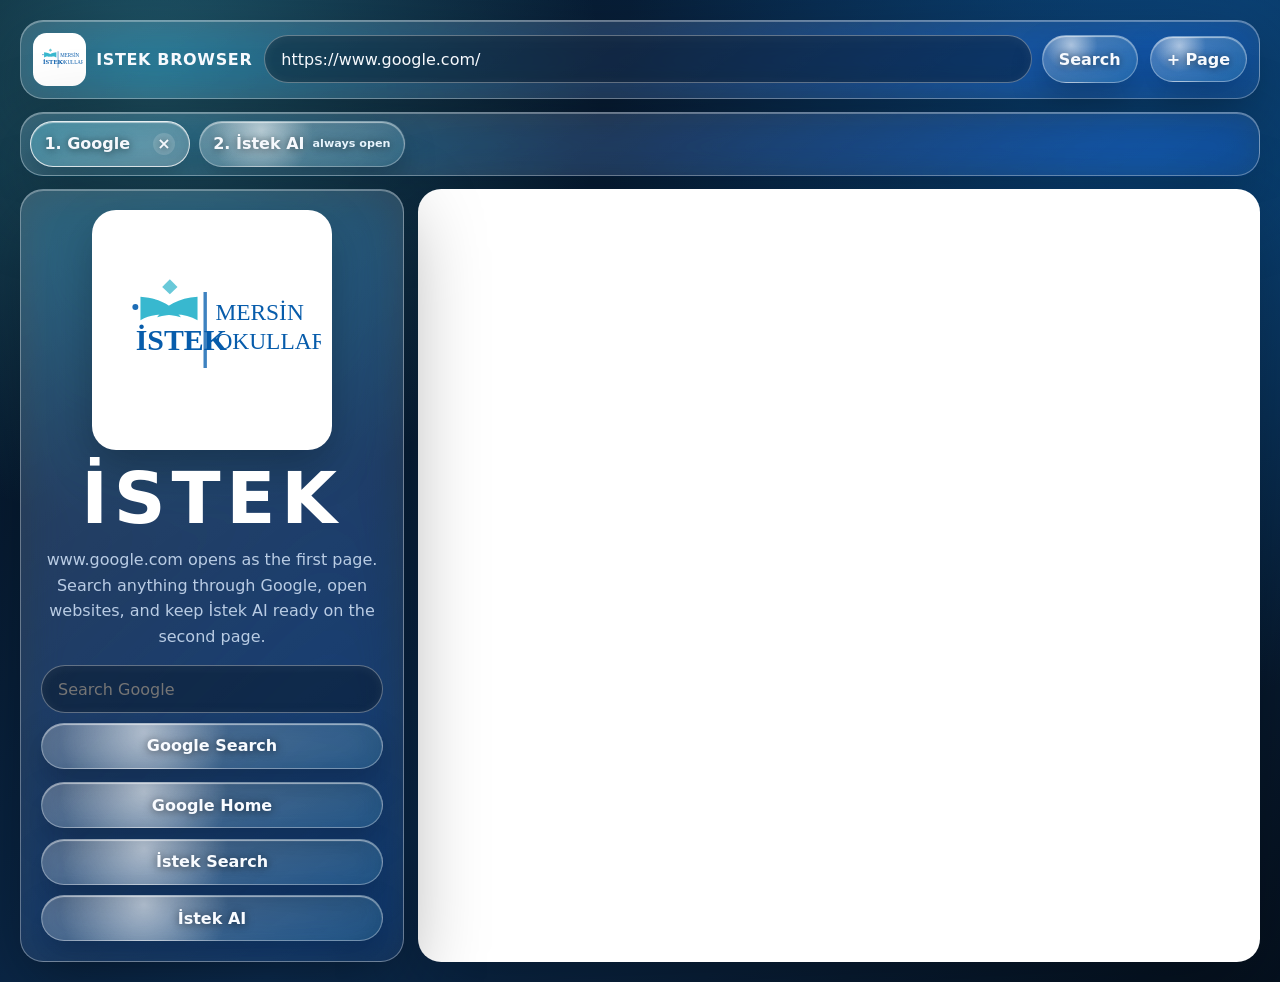
==== commit 4f7848ad: "Use Google home as browser default" ====
--- a/app/src/main/assets/www/index.html
+++ b/app/src/main/assets/www/index.html
@@ -4,7 +4,7 @@
     <meta charset="utf-8" />
     <meta name="viewport" content="width=device-width, initial-scale=1" />
     <title>ISTEK BROWSER</title>
-    <meta name="description" content="ISTEK BROWSER is a glass-style multi-page web browser with Google search, website search, and an always-open ISTEK AI page." />
+    <meta name="description" content="ISTEK BROWSER is a glass-style multi-page web browser with www.google.com as the first page, Google-powered search, website navigation, and an always-open İstek AI page." />
     <link rel="icon" href="assets/logo.svg" type="image/svg+xml" />
     <link rel="stylesheet" href="styles.css" />
   </head>
@@ -26,12 +26,13 @@
         <aside class="start-panel">
           <img class="start-logo" src="assets/logo.svg" alt="" />
           <h1>İSTEK</h1>
-          <p>Search through websites, open pages, and keep İstek AI ready on the second page.</p>
+          <p>www.google.com opens as the first page. Search anything through Google, open websites, and keep İstek AI ready on the second page.</p>
           <form id="hero-search-form" class="hero-search">
             <input id="hero-search-input" type="search" placeholder="Search Google" />
             <button class="glass-button" type="submit">Google Search</button>
           </form>
           <div class="quick-actions">
+            <button class="glass-button" type="button" data-quick="https://www.google.com/">Google Home</button>
             <button class="glass-button" type="button" data-quick="https://www.google.com/search?q=İstek+Okulları">İstek Search</button>
             <button class="glass-button" type="button" data-quick="https://geniusvideogamer2.github.io/pados/">İstek AI</button>
           </div>
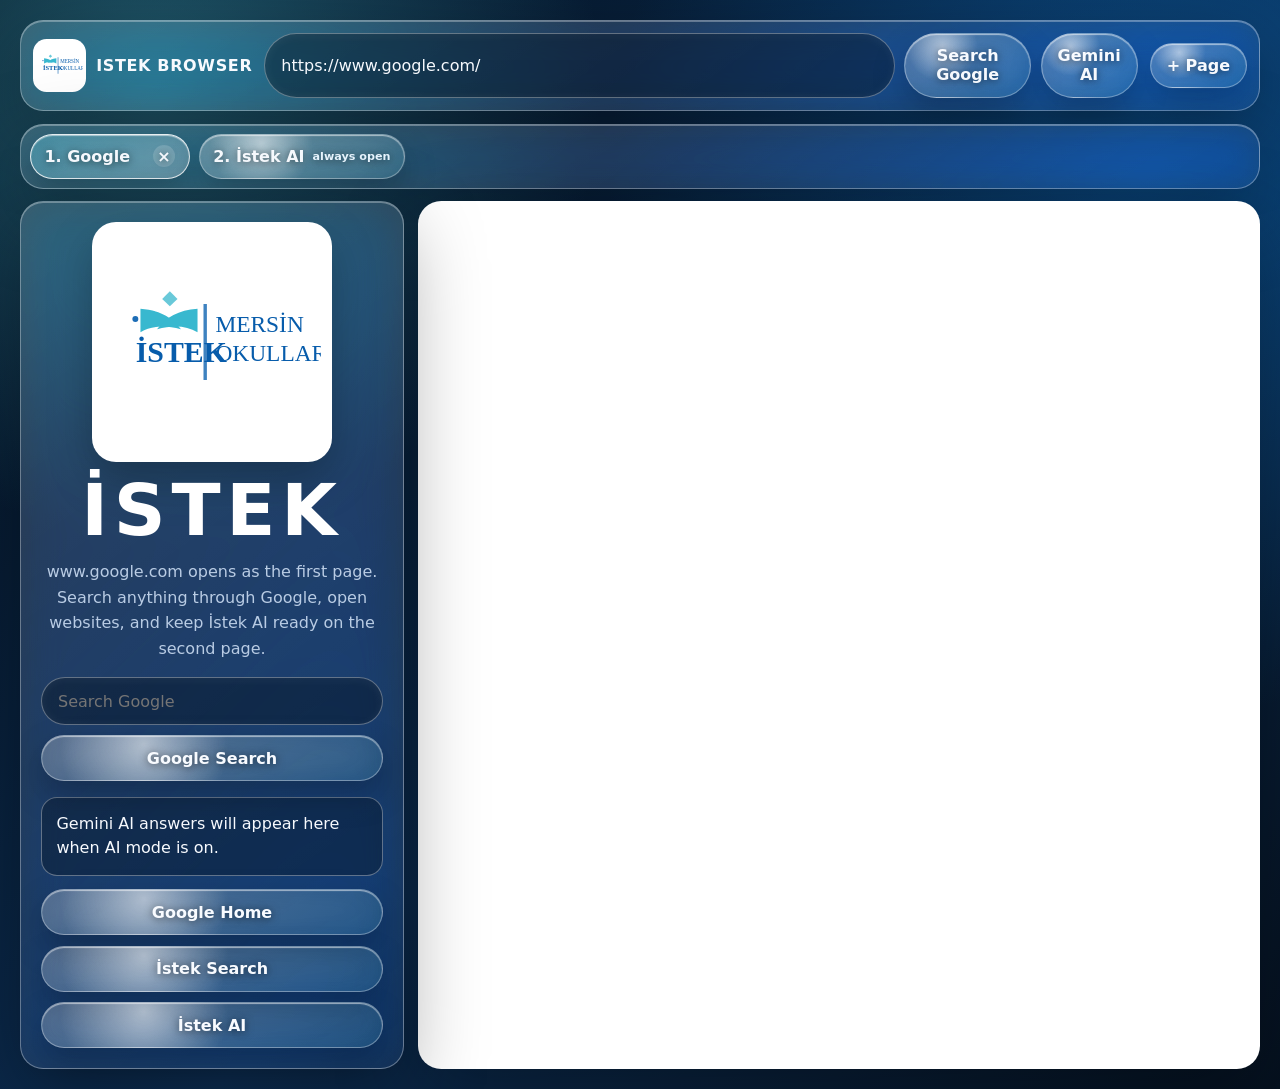
==== commit 27094eaf: "Add Gemini AI search mode" ====
--- a/app/src/main/assets/www/index.html
+++ b/app/src/main/assets/www/index.html
@@ -4,7 +4,7 @@
     <meta charset="utf-8" />
     <meta name="viewport" content="width=device-width, initial-scale=1" />
     <title>ISTEK BROWSER</title>
-    <meta name="description" content="ISTEK BROWSER is a glass-style multi-page web browser with www.google.com as the first page, Google-powered search, website navigation, and an always-open İstek AI page." />
+    <meta name="description" content="ISTEK BROWSER is a glass-style multi-page web browser with www.google.com as the first page, Google-powered search, Gemini AI answers, website navigation, and an always-open İstek AI page." />
     <link rel="icon" href="assets/logo.svg" type="image/svg+xml" />
     <link rel="stylesheet" href="styles.css" />
   </head>
@@ -15,7 +15,8 @@
         <form id="address-form" class="address-form">
           <label class="sr-only" for="address-input">Search Google or enter website address</label>
           <input id="address-input" type="search" placeholder="Search Google or type a website address" autocomplete="off" />
-          <button class="glass-button" type="submit">Search</button>
+          <button id="search-button" class="glass-button" type="submit">Search Google</button>
+          <button id="gemini-mode-button" class="glass-button mode-button" type="button" aria-pressed="false">Gemini AI</button>
         </form>
         <button id="new-tab-button" class="glass-button" type="button">+ Page</button>
       </section>
@@ -31,6 +32,7 @@
             <input id="hero-search-input" type="search" placeholder="Search Google" />
             <button class="glass-button" type="submit">Google Search</button>
           </form>
+          <div id="gemini-answer" class="gemini-answer" aria-live="polite">Gemini AI answers will appear here when AI mode is on.</div>
           <div class="quick-actions">
             <button class="glass-button" type="button" data-quick="https://www.google.com/">Google Home</button>
             <button class="glass-button" type="button" data-quick="https://www.google.com/search?q=İstek+Okulları">İstek Search</button>
--- a/app/src/main/assets/www/styles.css
+++ b/app/src/main/assets/www/styles.css
@@ -1 +1,3 @@
 :root{color-scheme:dark;--bg:#061426;--glass:rgba(255,255,255,.14);--glass-strong:rgba(255,255,255,.23);--line:rgba(255,255,255,.34);--text:#f8fbff;--muted:#b9cce4;--blue:#0968b8;--cyan:#49bdd4;font-family:Inter,ui-sans-serif,system-ui,-apple-system,BlinkMacSystemFont,"Segoe UI",sans-serif}*{box-sizing:border-box}body{margin:0;min-height:100vh;color:var(--text);background:radial-gradient(circle at 12% 8%,rgba(73,189,212,.42),transparent 28rem),radial-gradient(circle at 90% 16%,rgba(9,104,184,.5),transparent 34rem),linear-gradient(135deg,#03101e,#0c2d52 55%,#05111f)}button,input{font:inherit}.browser-shell{display:grid;grid-template-rows:auto auto 1fr;min-height:100vh;padding:clamp(.75rem,2vw,1.25rem);gap:.8rem}.topbar,.tab-strip,.start-panel{border:1px solid var(--line);background:linear-gradient(145deg,rgba(255,255,255,.18),rgba(255,255,255,.06));box-shadow:0 24px 80px rgba(0,0,0,.34),inset 0 1px 0 rgba(255,255,255,.3);backdrop-filter:blur(20px) saturate(170%);-webkit-backdrop-filter:blur(20px) saturate(170%);border-radius:1.45rem}.topbar{display:grid;grid-template-columns:auto minmax(12rem,1fr) auto;align-items:center;gap:.75rem;padding:.75rem}.brand{display:flex;align-items:center;gap:.65rem;font-weight:900;letter-spacing:.04em}.brand img{width:3.3rem;height:3.3rem;border-radius:.85rem;background:white;padding:.2rem}.address-form,.hero-search{display:flex;gap:.6rem}.address-form input,.hero-search input{width:100%;min-height:3rem;padding:.75rem 1rem;color:var(--text);border:1px solid var(--line);border-radius:999px;outline:none;background:rgba(3,16,30,.44);box-shadow:inset 0 1px 12px rgba(255,255,255,.06)}.address-form input:focus,.hero-search input:focus{border-color:rgba(255,255,255,.75)}.glass-button{border:1px solid var(--line);border-radius:999px;color:var(--text);font-weight:850;background:radial-gradient(circle at 30% 20%,rgba(255,255,255,.55),transparent 35%),linear-gradient(145deg,rgba(255,255,255,.22),rgba(73,189,212,.14));box-shadow:inset 0 1px 1px rgba(255,255,255,.55),0 14px 32px rgba(0,0,0,.25);backdrop-filter:blur(18px) saturate(180%);-webkit-backdrop-filter:blur(18px) saturate(180%);cursor:pointer;padding:.78rem 1rem;text-shadow:0 1px 9px rgba(0,0,0,.58)}.glass-button:hover,.glass-button:focus-visible{background:radial-gradient(circle at 30% 20%,rgba(255,255,255,.7),transparent 35%),linear-gradient(145deg,rgba(255,255,255,.3),rgba(73,189,212,.22));outline:none;transform:translateY(-1px)}.tab-strip{display:flex;gap:.55rem;padding:.55rem;overflow:auto}.tab{display:flex;align-items:center;gap:.5rem;min-width:10rem;justify-content:space-between;padding:.65rem .85rem}.tab.is-active{border-color:rgba(255,255,255,.85);background:linear-gradient(145deg,rgba(73,189,212,.34),rgba(255,255,255,.2))}.tab small{color:#e8f6ff;font-size:.7rem}.tab b{display:grid;place-items:center;width:1.4rem;height:1.4rem;border-radius:50%;background:rgba(255,255,255,.16)}.browser-stage{position:relative;display:grid;grid-template-columns:minmax(18rem,24rem) 1fr;gap:.9rem;min-height:0}.start-panel{padding:1.25rem;align-content:start}.start-logo{display:block;width:min(15rem,80%);margin:0 auto 1rem;border-radius:1.5rem;background:white;padding:.7rem;box-shadow:0 18px 44px rgba(0,0,0,.28)}h1{margin:.2rem 0;font-size:clamp(2.2rem,7vw,4.5rem);line-height:.9;color:white;text-align:center;letter-spacing:.08em}p{color:var(--muted);line-height:1.6;text-align:center}.hero-search{flex-direction:column;margin-top:1rem}.quick-actions{display:grid;gap:.65rem;margin-top:.85rem}iframe{width:100%;height:100%;min-height:34rem;border:1px solid var(--line);border-radius:1.45rem;background:white;box-shadow:0 24px 80px rgba(0,0,0,.34)}.sr-only{position:absolute;width:1px;height:1px;padding:0;margin:-1px;overflow:hidden;clip:rect(0,0,0,0);white-space:nowrap;border:0}@media(max-width:850px){.topbar,.browser-stage{grid-template-columns:1fr}.address-form{order:3}.brand{justify-content:center}.start-panel{display:none}iframe{min-height:70vh}}
+
+.mode-button.is-active{border-color:rgba(255,255,255,.95);background:radial-gradient(circle at 30% 20%,rgba(255,255,255,.76),transparent 35%),linear-gradient(145deg,rgba(73,189,212,.42),rgba(9,104,184,.36))}.gemini-answer{margin-top:1rem;padding:.9rem;border:1px solid var(--line);border-radius:1rem;color:var(--text);background:rgba(3,16,30,.38);line-height:1.5;white-space:pre-wrap}
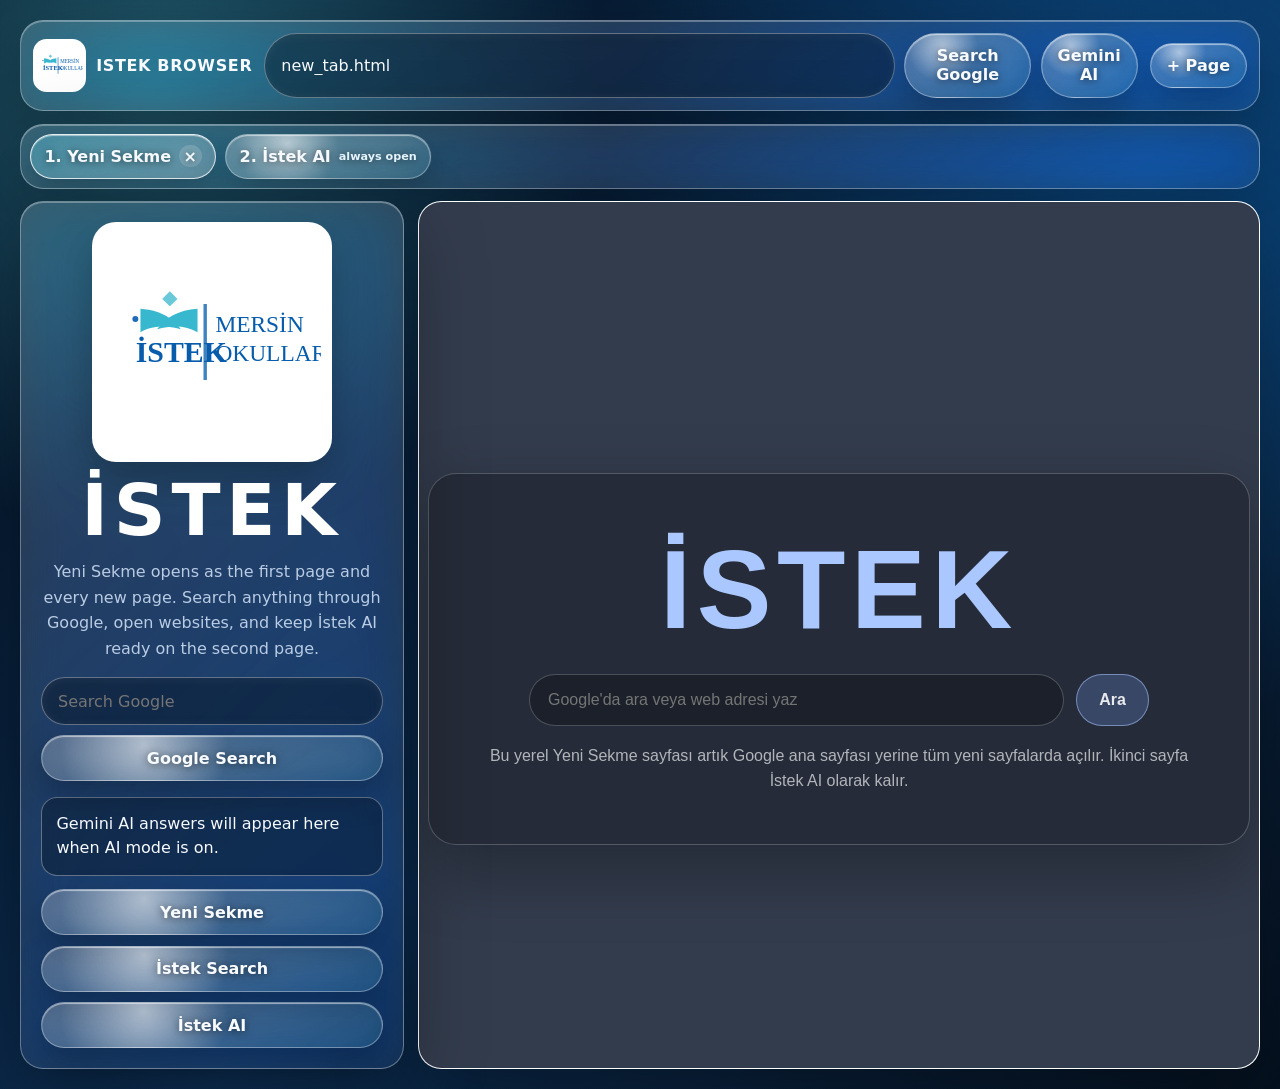
==== commit d9dbde97: "Replace Google home with local new tab page" ====
--- a/app/src/main/assets/www/index.html
+++ b/app/src/main/assets/www/index.html
@@ -4,7 +4,7 @@
     <meta charset="utf-8" />
     <meta name="viewport" content="width=device-width, initial-scale=1" />
     <title>ISTEK BROWSER</title>
-    <meta name="description" content="ISTEK BROWSER is a glass-style multi-page web browser with www.google.com as the first page, Google-powered search, Gemini AI answers, website navigation, and an always-open İstek AI page." />
+    <meta name="description" content="ISTEK BROWSER is a glass-style multi-page web browser with a local Yeni Sekme page, Google-powered search, Gemini AI answers, website navigation, and an always-open İstek AI page." />
     <link rel="icon" href="assets/logo.svg" type="image/svg+xml" />
     <link rel="stylesheet" href="styles.css" />
   </head>
@@ -27,14 +27,14 @@
         <aside class="start-panel">
           <img class="start-logo" src="assets/logo.svg" alt="" />
           <h1>İSTEK</h1>
-          <p>www.google.com opens as the first page. Search anything through Google, open websites, and keep İstek AI ready on the second page.</p>
+          <p>Yeni Sekme opens as the first page and every new page. Search anything through Google, open websites, and keep İstek AI ready on the second page.</p>
           <form id="hero-search-form" class="hero-search">
             <input id="hero-search-input" type="search" placeholder="Search Google" />
             <button class="glass-button" type="submit">Google Search</button>
           </form>
           <div id="gemini-answer" class="gemini-answer" aria-live="polite">Gemini AI answers will appear here when AI mode is on.</div>
           <div class="quick-actions">
-            <button class="glass-button" type="button" data-quick="https://www.google.com/">Google Home</button>
+            <button class="glass-button" type="button" data-quick="new_tab.html">Yeni Sekme</button>
             <button class="glass-button" type="button" data-quick="https://www.google.com/search?q=İstek+Okulları">İstek Search</button>
             <button class="glass-button" type="button" data-quick="https://geniusvideogamer2.github.io/pados/">İstek AI</button>
           </div>
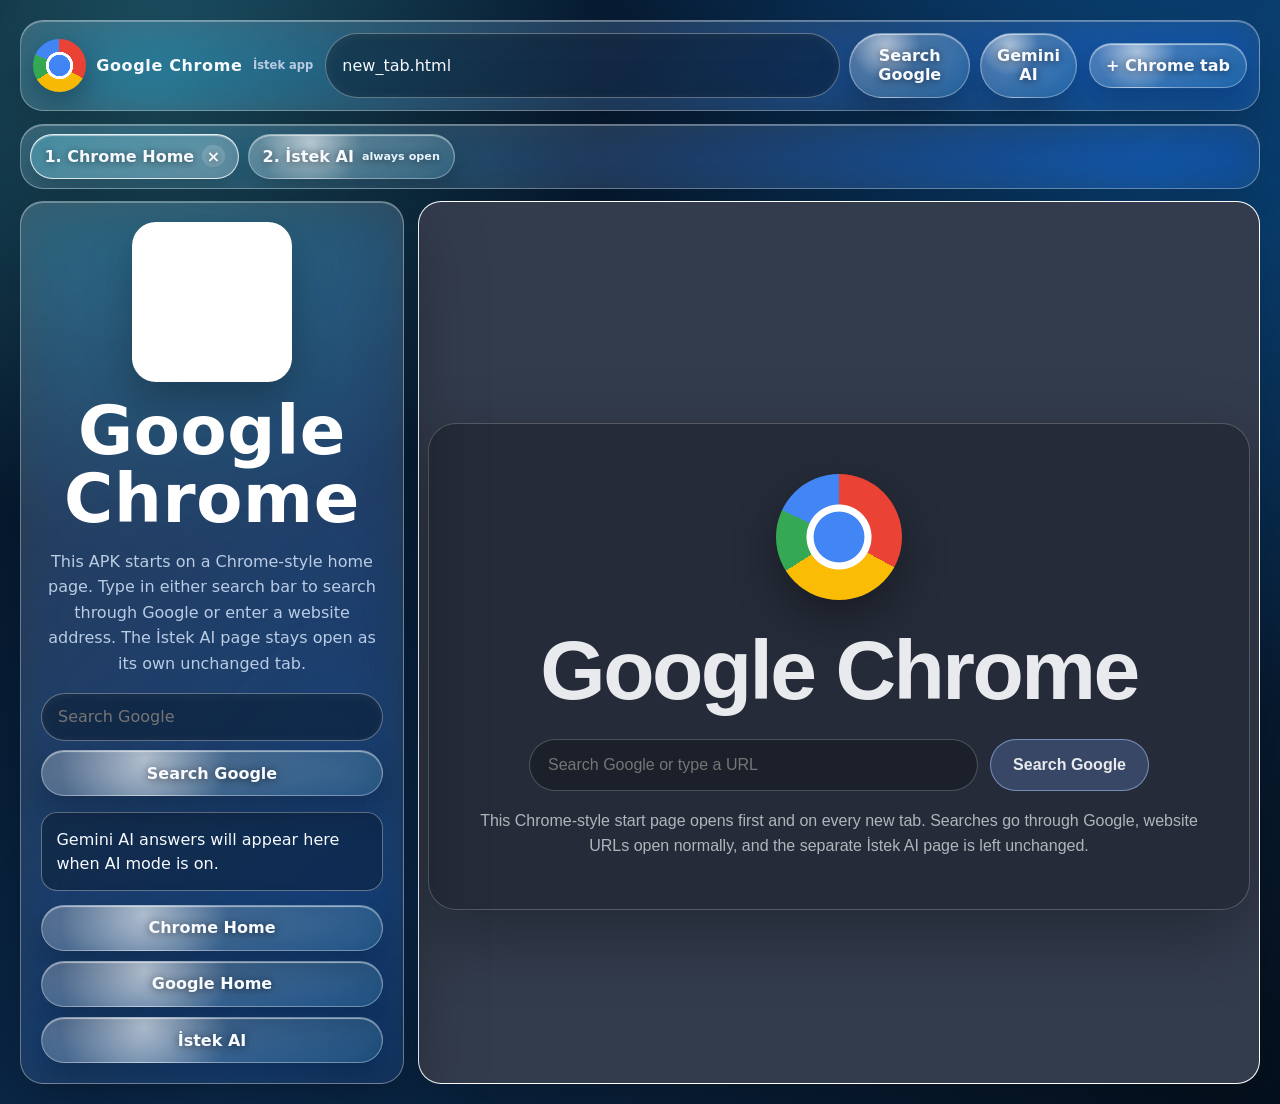
==== commit 435dddac: "Add Chrome-style Google search home" ====
--- a/app/src/main/assets/www/index.html
+++ b/app/src/main/assets/www/index.html
@@ -3,39 +3,39 @@
   <head>
     <meta charset="utf-8" />
     <meta name="viewport" content="width=device-width, initial-scale=1" />
-    <title>ISTEK BROWSER</title>
-    <meta name="description" content="ISTEK BROWSER is a glass-style multi-page web browser with a local Yeni Sekme page, Google-powered search, Gemini AI answers, website navigation, and an always-open İstek AI page." />
+    <title>Google Chrome for İstek</title>
+    <meta name="description" content="A Chrome-style Android web app shell with Google Search, normal website navigation, and the existing İstek AI page kept unchanged." />
     <link rel="icon" href="assets/logo.svg" type="image/svg+xml" />
     <link rel="stylesheet" href="styles.css" />
   </head>
   <body>
     <main class="browser-shell">
       <section class="topbar" aria-label="Browser controls">
-        <div class="brand"><img src="assets/logo.svg" alt="Mersin İstek Okulları logo" /><strong>ISTEK BROWSER</strong></div>
+        <div class="brand"><span class="chrome-mark" aria-hidden="true"></span><strong>Google Chrome</strong><small>İstek app</small></div>
         <form id="address-form" class="address-form">
-          <label class="sr-only" for="address-input">Search Google or enter website address</label>
-          <input id="address-input" type="search" placeholder="Search Google or type a website address" autocomplete="off" />
+          <label class="sr-only" for="address-input">Search Google or enter website address in Chrome</label>
+          <input id="address-input" type="search" placeholder="Search Google or type a URL" autocomplete="off" />
           <button id="search-button" class="glass-button" type="submit">Search Google</button>
           <button id="gemini-mode-button" class="glass-button mode-button" type="button" aria-pressed="false">Gemini AI</button>
         </form>
-        <button id="new-tab-button" class="glass-button" type="button">+ Page</button>
+        <button id="new-tab-button" class="glass-button" type="button">+ Chrome tab</button>
       </section>
 
       <nav id="tab-strip" class="tab-strip" aria-label="Open pages"></nav>
 
       <section class="browser-stage">
         <aside class="start-panel">
-          <img class="start-logo" src="assets/logo.svg" alt="" />
-          <h1>İSTEK</h1>
-          <p>Yeni Sekme opens as the first page and every new page. Search anything through Google, open websites, and keep İstek AI ready on the second page.</p>
+          <span class="start-logo chrome-mark large" aria-hidden="true"></span>
+          <h1>Google Chrome</h1>
+          <p>This APK starts on a Chrome-style home page. Type in either search bar to search through Google or enter a website address. The İstek AI page stays open as its own unchanged tab.</p>
           <form id="hero-search-form" class="hero-search">
             <input id="hero-search-input" type="search" placeholder="Search Google" />
-            <button class="glass-button" type="submit">Google Search</button>
+            <button class="glass-button" type="submit">Search Google</button>
           </form>
           <div id="gemini-answer" class="gemini-answer" aria-live="polite">Gemini AI answers will appear here when AI mode is on.</div>
           <div class="quick-actions">
-            <button class="glass-button" type="button" data-quick="new_tab.html">Yeni Sekme</button>
-            <button class="glass-button" type="button" data-quick="https://www.google.com/search?q=İstek+Okulları">İstek Search</button>
+            <button class="glass-button" type="button" data-quick="new_tab.html">Chrome Home</button>
+            <button class="glass-button" type="button" data-quick="https://www.google.com/">Google Home</button>
             <button class="glass-button" type="button" data-quick="https://geniusvideogamer2.github.io/pados/">İstek AI</button>
           </div>
         </aside>
--- a/app/src/main/assets/www/styles.css
+++ b/app/src/main/assets/www/styles.css
@@ -1,3 +1,3 @@
-:root{color-scheme:dark;--bg:#061426;--glass:rgba(255,255,255,.14);--glass-strong:rgba(255,255,255,.23);--line:rgba(255,255,255,.34);--text:#f8fbff;--muted:#b9cce4;--blue:#0968b8;--cyan:#49bdd4;font-family:Inter,ui-sans-serif,system-ui,-apple-system,BlinkMacSystemFont,"Segoe UI",sans-serif}*{box-sizing:border-box}body{margin:0;min-height:100vh;color:var(--text);background:radial-gradient(circle at 12% 8%,rgba(73,189,212,.42),transparent 28rem),radial-gradient(circle at 90% 16%,rgba(9,104,184,.5),transparent 34rem),linear-gradient(135deg,#03101e,#0c2d52 55%,#05111f)}button,input{font:inherit}.browser-shell{display:grid;grid-template-rows:auto auto 1fr;min-height:100vh;padding:clamp(.75rem,2vw,1.25rem);gap:.8rem}.topbar,.tab-strip,.start-panel{border:1px solid var(--line);background:linear-gradient(145deg,rgba(255,255,255,.18),rgba(255,255,255,.06));box-shadow:0 24px 80px rgba(0,0,0,.34),inset 0 1px 0 rgba(255,255,255,.3);backdrop-filter:blur(20px) saturate(170%);-webkit-backdrop-filter:blur(20px) saturate(170%);border-radius:1.45rem}.topbar{display:grid;grid-template-columns:auto minmax(12rem,1fr) auto;align-items:center;gap:.75rem;padding:.75rem}.brand{display:flex;align-items:center;gap:.65rem;font-weight:900;letter-spacing:.04em}.brand img{width:3.3rem;height:3.3rem;border-radius:.85rem;background:white;padding:.2rem}.address-form,.hero-search{display:flex;gap:.6rem}.address-form input,.hero-search input{width:100%;min-height:3rem;padding:.75rem 1rem;color:var(--text);border:1px solid var(--line);border-radius:999px;outline:none;background:rgba(3,16,30,.44);box-shadow:inset 0 1px 12px rgba(255,255,255,.06)}.address-form input:focus,.hero-search input:focus{border-color:rgba(255,255,255,.75)}.glass-button{border:1px solid var(--line);border-radius:999px;color:var(--text);font-weight:850;background:radial-gradient(circle at 30% 20%,rgba(255,255,255,.55),transparent 35%),linear-gradient(145deg,rgba(255,255,255,.22),rgba(73,189,212,.14));box-shadow:inset 0 1px 1px rgba(255,255,255,.55),0 14px 32px rgba(0,0,0,.25);backdrop-filter:blur(18px) saturate(180%);-webkit-backdrop-filter:blur(18px) saturate(180%);cursor:pointer;padding:.78rem 1rem;text-shadow:0 1px 9px rgba(0,0,0,.58)}.glass-button:hover,.glass-button:focus-visible{background:radial-gradient(circle at 30% 20%,rgba(255,255,255,.7),transparent 35%),linear-gradient(145deg,rgba(255,255,255,.3),rgba(73,189,212,.22));outline:none;transform:translateY(-1px)}.tab-strip{display:flex;gap:.55rem;padding:.55rem;overflow:auto}.tab{display:flex;align-items:center;gap:.5rem;min-width:10rem;justify-content:space-between;padding:.65rem .85rem}.tab.is-active{border-color:rgba(255,255,255,.85);background:linear-gradient(145deg,rgba(73,189,212,.34),rgba(255,255,255,.2))}.tab small{color:#e8f6ff;font-size:.7rem}.tab b{display:grid;place-items:center;width:1.4rem;height:1.4rem;border-radius:50%;background:rgba(255,255,255,.16)}.browser-stage{position:relative;display:grid;grid-template-columns:minmax(18rem,24rem) 1fr;gap:.9rem;min-height:0}.start-panel{padding:1.25rem;align-content:start}.start-logo{display:block;width:min(15rem,80%);margin:0 auto 1rem;border-radius:1.5rem;background:white;padding:.7rem;box-shadow:0 18px 44px rgba(0,0,0,.28)}h1{margin:.2rem 0;font-size:clamp(2.2rem,7vw,4.5rem);line-height:.9;color:white;text-align:center;letter-spacing:.08em}p{color:var(--muted);line-height:1.6;text-align:center}.hero-search{flex-direction:column;margin-top:1rem}.quick-actions{display:grid;gap:.65rem;margin-top:.85rem}iframe{width:100%;height:100%;min-height:34rem;border:1px solid var(--line);border-radius:1.45rem;background:white;box-shadow:0 24px 80px rgba(0,0,0,.34)}.sr-only{position:absolute;width:1px;height:1px;padding:0;margin:-1px;overflow:hidden;clip:rect(0,0,0,0);white-space:nowrap;border:0}@media(max-width:850px){.topbar,.browser-stage{grid-template-columns:1fr}.address-form{order:3}.brand{justify-content:center}.start-panel{display:none}iframe{min-height:70vh}}
+:root{color-scheme:dark;--bg:#061426;--glass:rgba(255,255,255,.14);--glass-strong:rgba(255,255,255,.23);--line:rgba(255,255,255,.34);--text:#f8fbff;--muted:#b9cce4;--blue:#4285f4;--cyan:#34a853;--red:#ea4335;--yellow:#fbbc05;font-family:Inter,ui-sans-serif,system-ui,-apple-system,BlinkMacSystemFont,"Segoe UI",sans-serif}*{box-sizing:border-box}body{margin:0;min-height:100vh;color:var(--text);background:radial-gradient(circle at 12% 8%,rgba(73,189,212,.42),transparent 28rem),radial-gradient(circle at 90% 16%,rgba(9,104,184,.5),transparent 34rem),linear-gradient(135deg,#03101e,#0c2d52 55%,#05111f)}button,input{font:inherit}.browser-shell{display:grid;grid-template-rows:auto auto 1fr;min-height:100vh;padding:clamp(.75rem,2vw,1.25rem);gap:.8rem}.topbar,.tab-strip,.start-panel{border:1px solid var(--line);background:linear-gradient(145deg,rgba(255,255,255,.18),rgba(255,255,255,.06));box-shadow:0 24px 80px rgba(0,0,0,.34),inset 0 1px 0 rgba(255,255,255,.3);backdrop-filter:blur(20px) saturate(170%);-webkit-backdrop-filter:blur(20px) saturate(170%);border-radius:1.45rem}.topbar{display:grid;grid-template-columns:auto minmax(12rem,1fr) auto;align-items:center;gap:.75rem;padding:.75rem}.brand{display:flex;align-items:center;gap:.65rem;font-weight:900;letter-spacing:.04em}.brand img{width:3.3rem;height:3.3rem;border-radius:.85rem;background:white;padding:.2rem}.brand small{display:block;color:var(--muted);font-size:.72rem;font-weight:800;letter-spacing:0;text-transform:none}.chrome-mark{display:inline-block;width:3.3rem;height:3.3rem;border-radius:50%;background:radial-gradient(circle at center,#4285f4 0 28%,#fff 29% 36%,transparent 37%),conic-gradient(#ea4335 0 33%,#fbbc05 0 66%,#34a853 0 82%,#4285f4 0 100%);box-shadow:0 10px 28px rgba(0,0,0,.28)}.chrome-mark.large{display:block;width:min(10rem,55vw);height:min(10rem,55vw);margin:0 auto 1rem;padding:0}.address-form,.hero-search{display:flex;gap:.6rem}.address-form input,.hero-search input{width:100%;min-height:3rem;padding:.75rem 1rem;color:var(--text);border:1px solid var(--line);border-radius:999px;outline:none;background:rgba(3,16,30,.44);box-shadow:inset 0 1px 12px rgba(255,255,255,.06)}.address-form input:focus,.hero-search input:focus{border-color:rgba(255,255,255,.75)}.glass-button{border:1px solid var(--line);border-radius:999px;color:var(--text);font-weight:850;background:radial-gradient(circle at 30% 20%,rgba(255,255,255,.55),transparent 35%),linear-gradient(145deg,rgba(255,255,255,.22),rgba(73,189,212,.14));box-shadow:inset 0 1px 1px rgba(255,255,255,.55),0 14px 32px rgba(0,0,0,.25);backdrop-filter:blur(18px) saturate(180%);-webkit-backdrop-filter:blur(18px) saturate(180%);cursor:pointer;padding:.78rem 1rem;text-shadow:0 1px 9px rgba(0,0,0,.58)}.glass-button:hover,.glass-button:focus-visible{background:radial-gradient(circle at 30% 20%,rgba(255,255,255,.7),transparent 35%),linear-gradient(145deg,rgba(255,255,255,.3),rgba(73,189,212,.22));outline:none;transform:translateY(-1px)}.tab-strip{display:flex;gap:.55rem;padding:.55rem;overflow:auto}.tab{display:flex;align-items:center;gap:.5rem;min-width:10rem;justify-content:space-between;padding:.65rem .85rem}.tab.is-active{border-color:rgba(255,255,255,.85);background:linear-gradient(145deg,rgba(73,189,212,.34),rgba(255,255,255,.2))}.tab small{color:#e8f6ff;font-size:.7rem}.tab b{display:grid;place-items:center;width:1.4rem;height:1.4rem;border-radius:50%;background:rgba(255,255,255,.16)}.browser-stage{position:relative;display:grid;grid-template-columns:minmax(18rem,24rem) 1fr;gap:.9rem;min-height:0}.start-panel{padding:1.25rem;align-content:start}.start-logo{display:block;width:min(15rem,80%);margin:0 auto 1rem;border-radius:1.5rem;background:white;padding:.7rem;box-shadow:0 18px 44px rgba(0,0,0,.28)}h1{margin:.2rem 0;font-size:clamp(2.2rem,6vw,4.2rem);line-height:1;color:white;text-align:center;letter-spacing:.01em}p{color:var(--muted);line-height:1.6;text-align:center}.hero-search{flex-direction:column;margin-top:1rem}.quick-actions{display:grid;gap:.65rem;margin-top:.85rem}iframe{width:100%;height:100%;min-height:34rem;border:1px solid var(--line);border-radius:1.45rem;background:white;box-shadow:0 24px 80px rgba(0,0,0,.34)}.sr-only{position:absolute;width:1px;height:1px;padding:0;margin:-1px;overflow:hidden;clip:rect(0,0,0,0);white-space:nowrap;border:0}@media(max-width:850px){.topbar,.browser-stage{grid-template-columns:1fr}.address-form{order:3}.brand{justify-content:center}.start-panel{display:none}iframe{min-height:70vh}}
 
 .mode-button.is-active{border-color:rgba(255,255,255,.95);background:radial-gradient(circle at 30% 20%,rgba(255,255,255,.76),transparent 35%),linear-gradient(145deg,rgba(73,189,212,.42),rgba(9,104,184,.36))}.gemini-answer{margin-top:1rem;padding:.9rem;border:1px solid var(--line);border-radius:1rem;color:var(--text);background:rgba(3,16,30,.38);line-height:1.5;white-space:pre-wrap}
